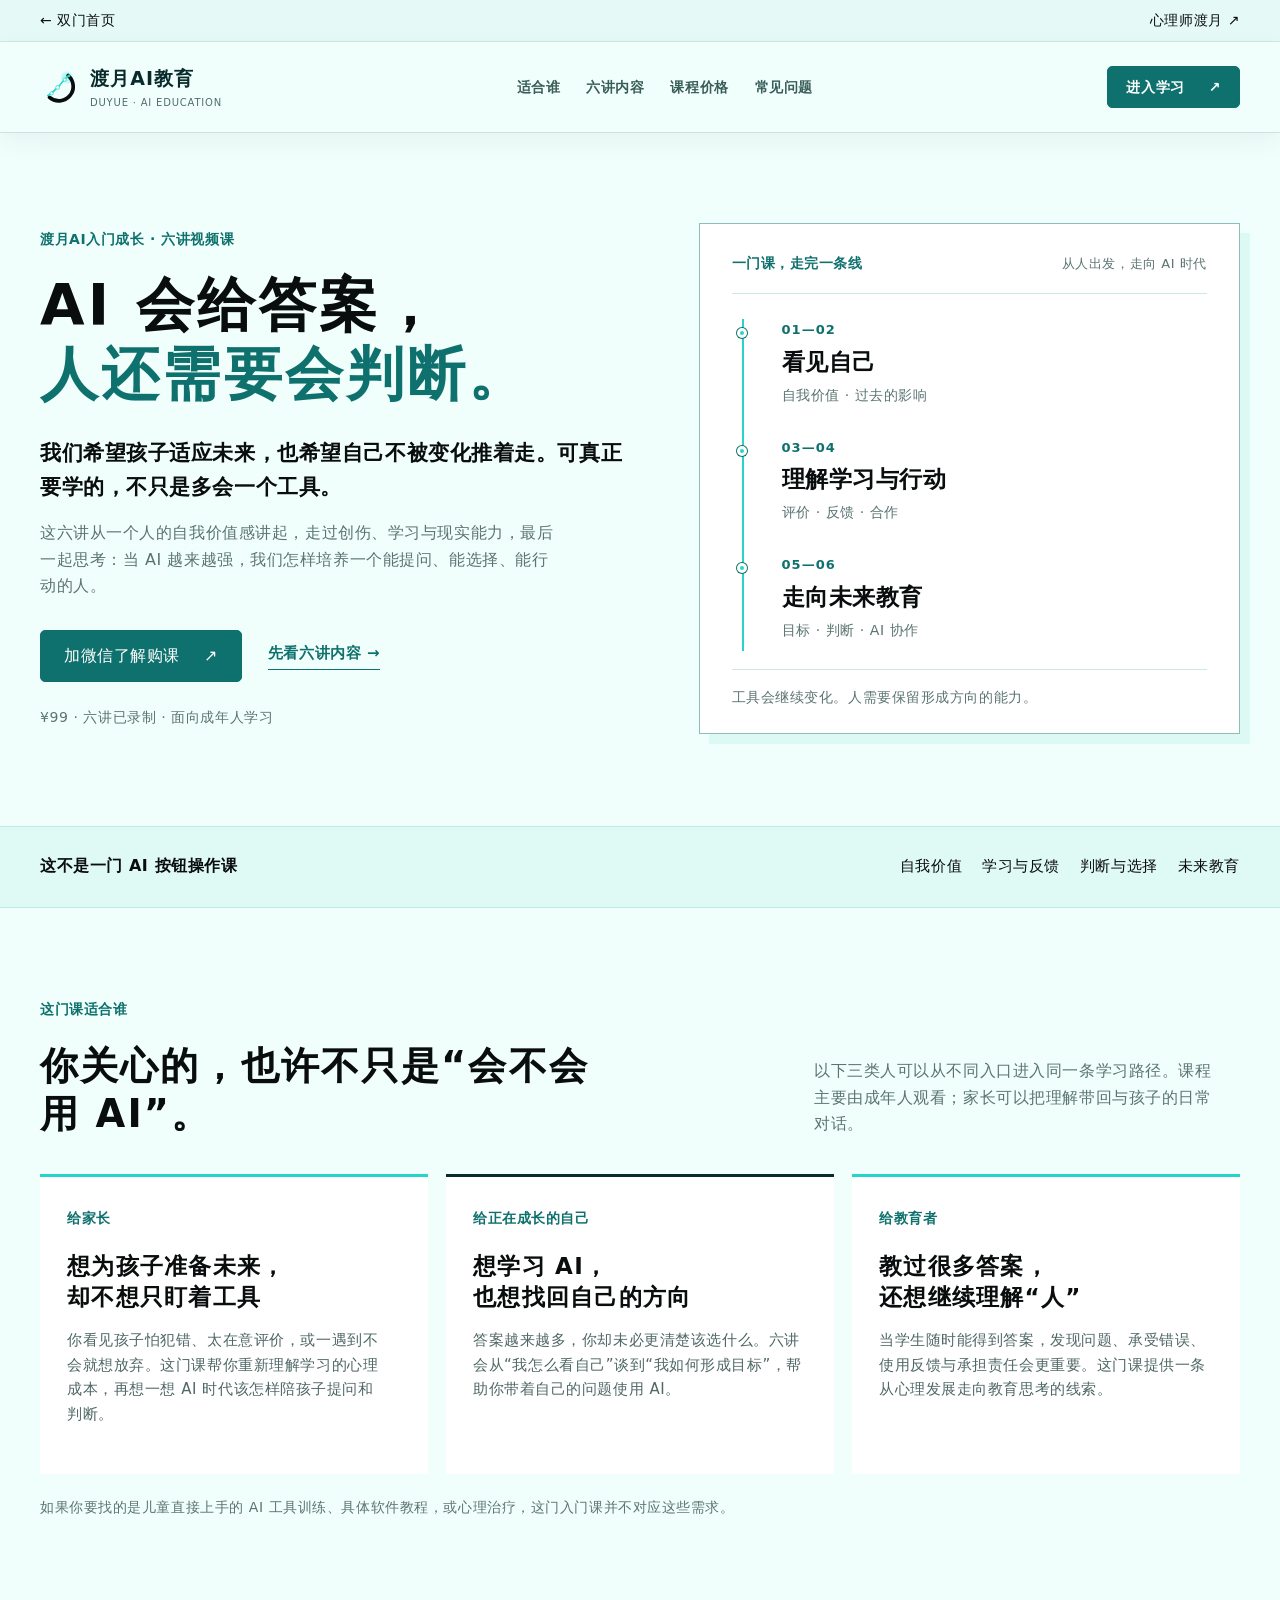
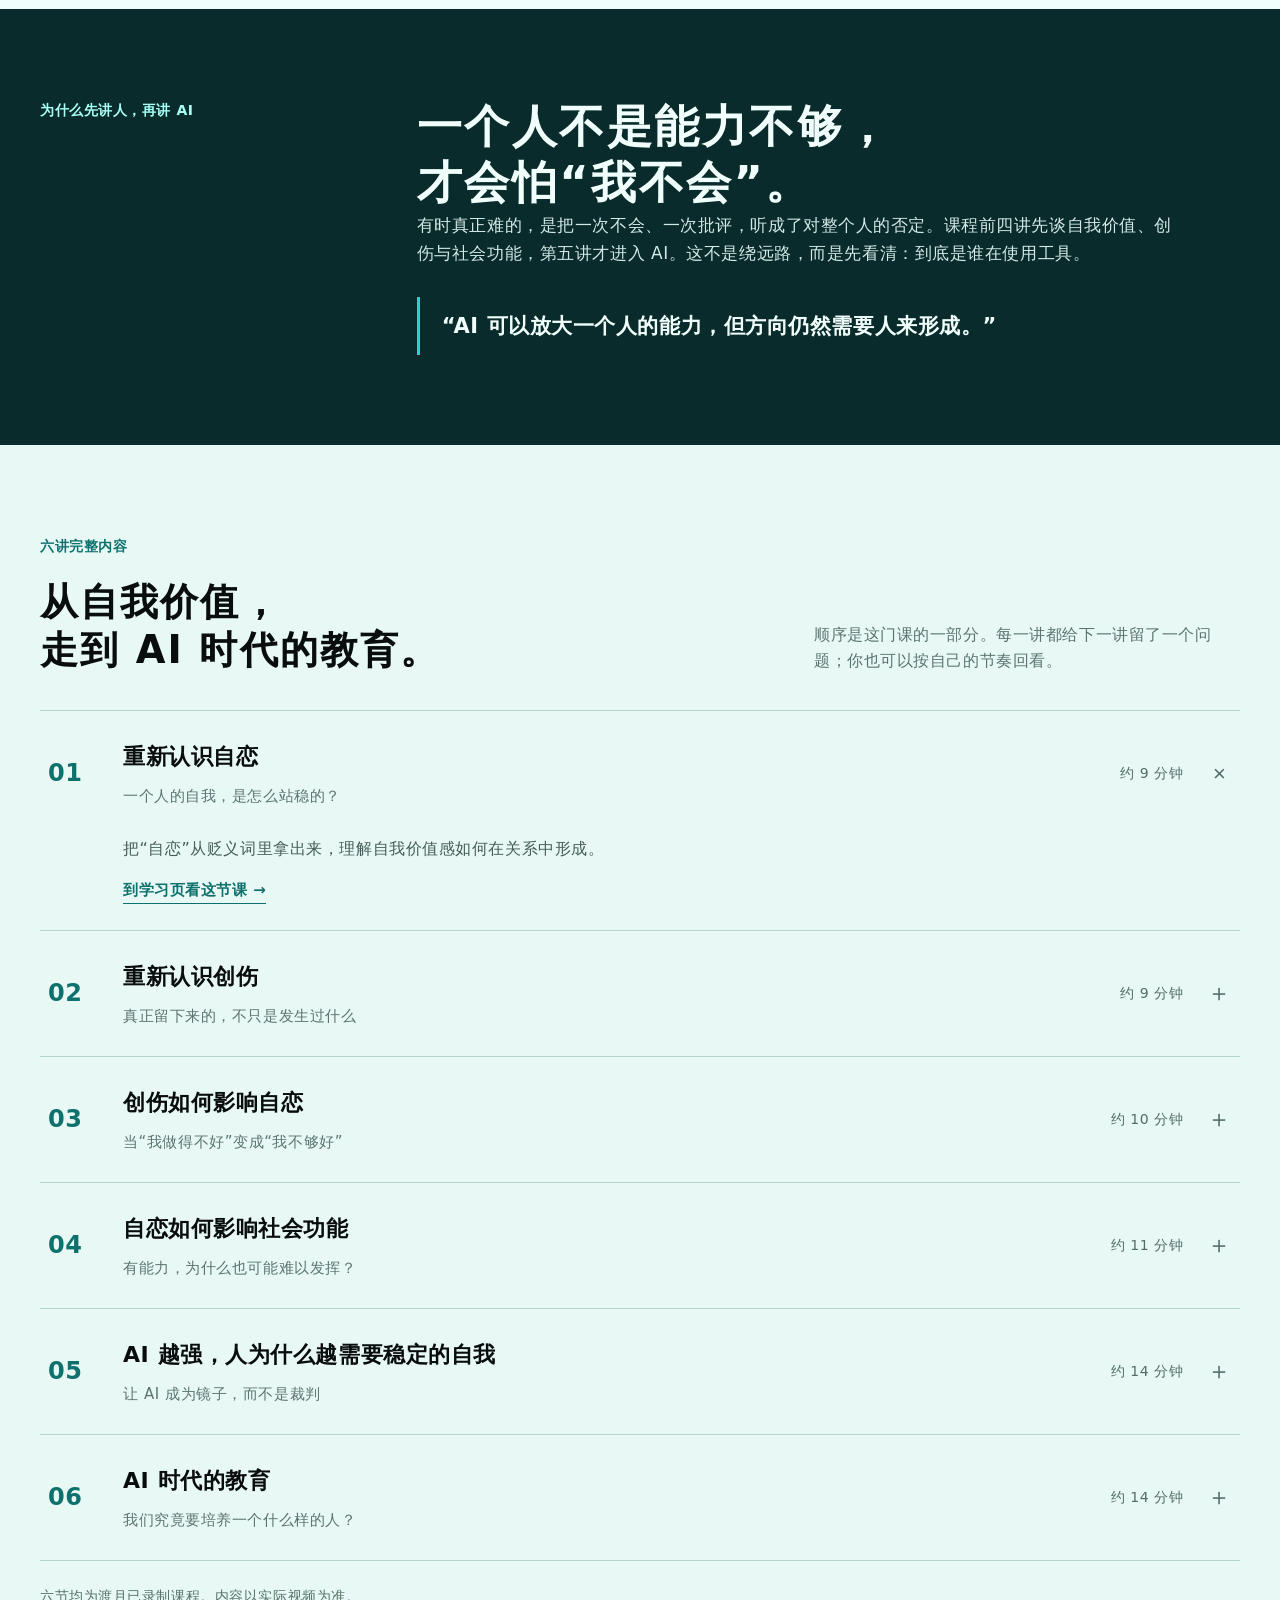
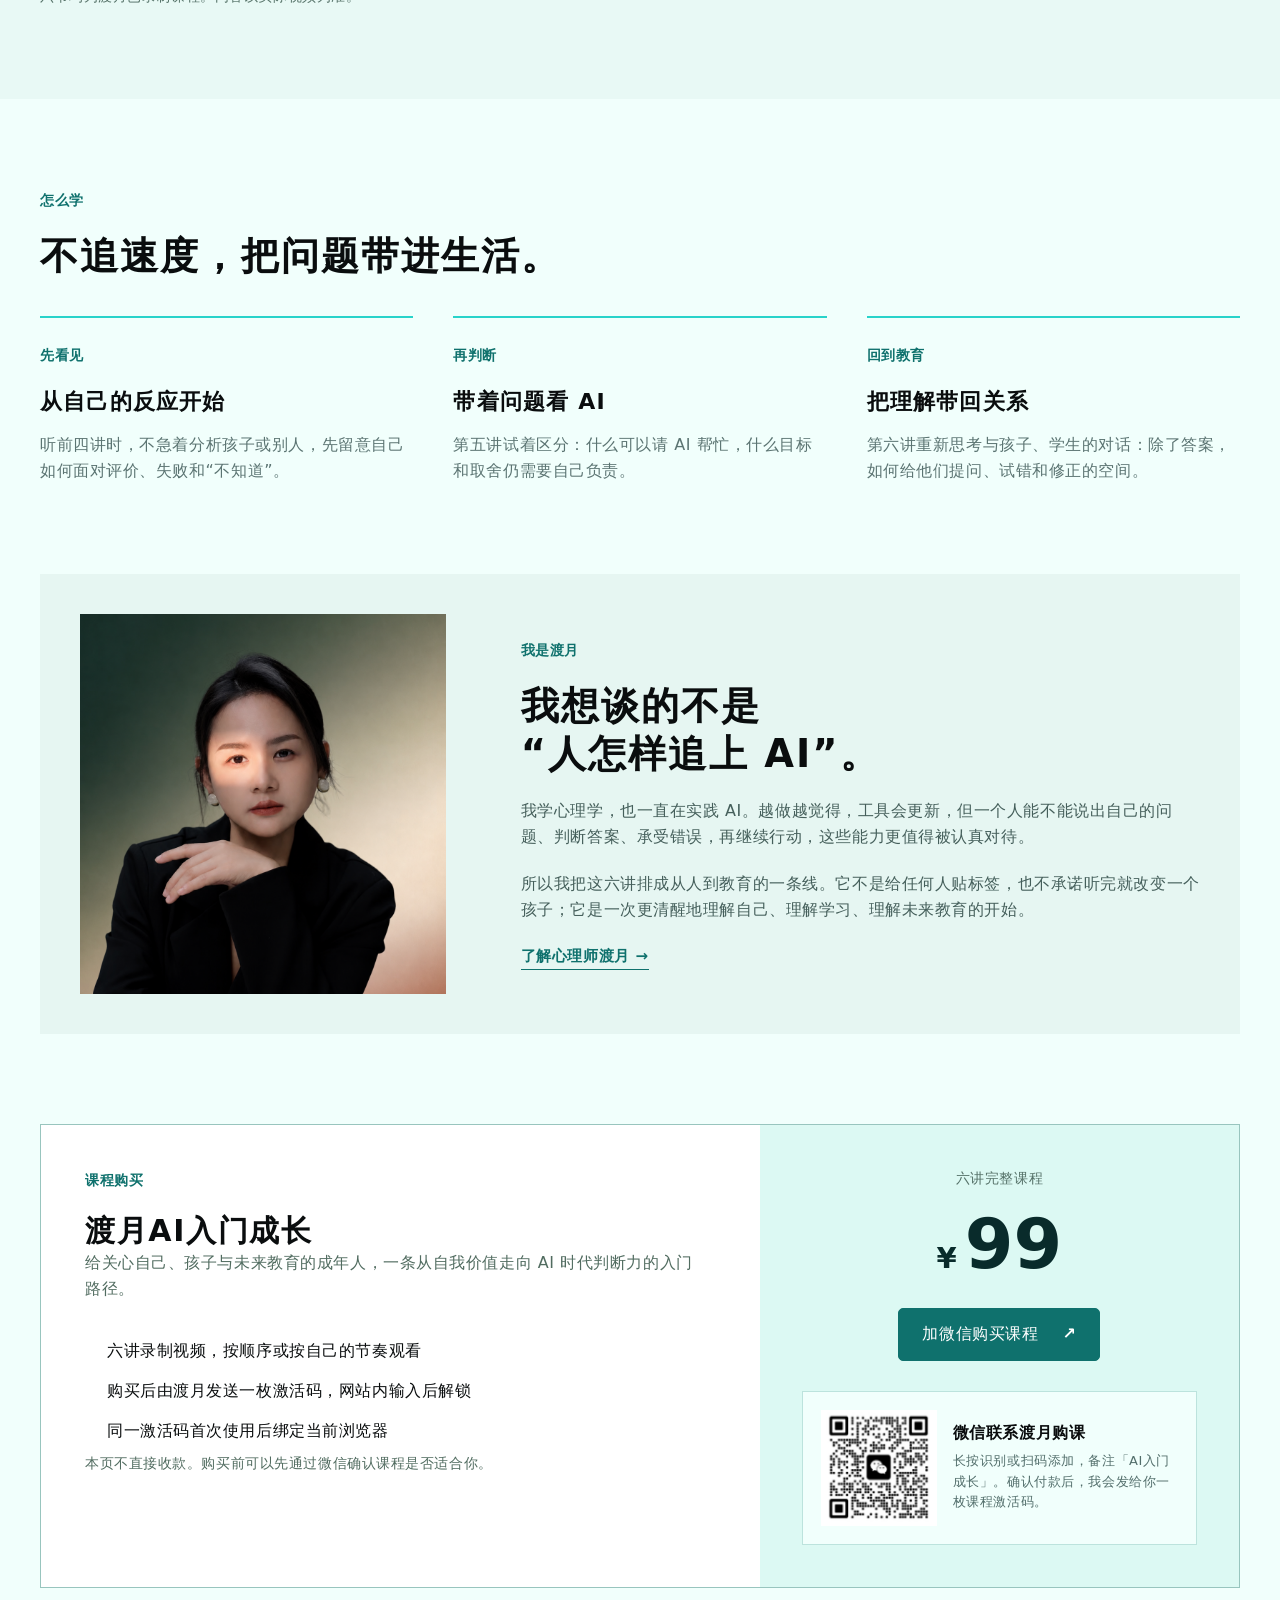
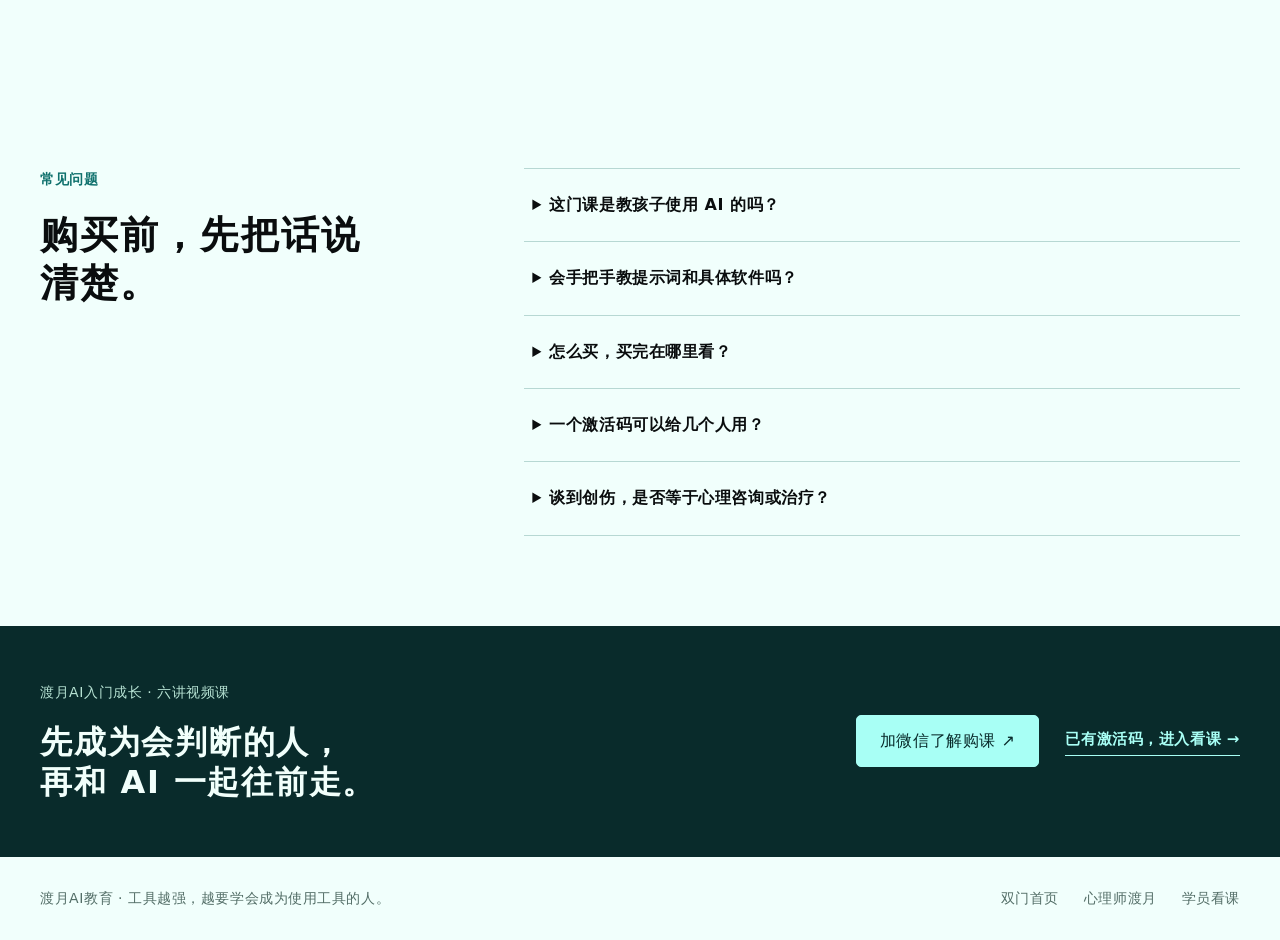
==== ai-education/index.html @ 3cd17a3c "Replace Pages site with current DUYUE website" ====
﻿<!DOCTYPE html><html lang="zh-CN"><head><meta charSet="utf-8"/><meta name="viewport" content="width=device-width, initial-scale=1"/><link rel="preload" href="/brand/duyue-symbol-color.svg" as="image"/><link rel="stylesheet" href="/_next/static/css/index.BgFZwK7Y.css"/>
</head><body><main class="ai-education ai-course-home" id="top"><div class="ai-topbar"><div class="ai-shell"><a href="https://nqldy.top/">← 双门首页</a><a href="https://nqldy.top/psychology/">心理师渡月 ↗</a></div></div><div class="ai-header-sticky"><header class="ai-header ai-shell"><a href="https://nqldy.top/ai-education/" class="ai-brand"><img src="/brand/duyue-symbol-color.svg" alt=""/><span><b>渡月AI教育</b><small>DUYUE · AI EDUCATION</small></span></a><nav aria-label="AI 教育导航"><a href="https://nqldy.top/ai-education/#audience">适合谁</a><a href="https://nqldy.top/ai-education/#modules">六讲内容</a><a href="https://nqldy.top/ai-education/#pricing">课程价格</a><a href="https://nqldy.top/ai-education/#faq">常见问题</a></nav><a class="ai-btn ai-btn-small" href="/ai-education/learn/">进入学习<!-- --> <span>↗</span></a></header></div><section class="ai-hero ai-shell"><div class="ai-hero-copy"><p class="ai-eyebrow">渡月AI入门成长 · 六讲视频课</p><h1>AI 会给答案，<br/><em>人还需要会判断。</em></h1><p class="ai-lead">我们希望孩子适应未来，也希望自己不被变化推着走。可真正要学的，不只是多会一个工具。</p><p class="ai-subcopy">这六讲从一个人的自我价值感讲起，走过创伤、学习与现实能力，最后一起思考：当 AI 越来越强，我们怎样培养一个能提问、能选择、能行动的人。</p><div class="ai-actions"><button class="ai-btn" data-enroll="true">加微信了解购课 <span>↗</span></button><a class="ai-text-link" href="#modules">先看六讲内容 →</a></div><p class="ai-hero-note">¥<!-- -->99<!-- --> · 六讲已录制 · 面向成年人学习</p></div><div class="ai-course-path" aria-label="课程从认识自己走向 AI 时代的教育"><div class="ai-course-path-head"><span>一门课，走完一条线</span><strong>从人出发，走向 AI 时代</strong></div><ol><li><span>01—02</span><strong>看见自己</strong><small>自我价值 · 过去的影响</small></li><li><span>03—04</span><strong>理解学习与行动</strong><small>评价 · 反馈 · 合作</small></li><li><span>05—06</span><strong>走向未来教育</strong><small>目标 · 判断 · AI 协作</small></li></ol><p>工具会继续变化。人需要保留形成方向的能力。</p></div></section><section class="ai-capability-band"><div class="ai-shell"><p>这不是一门 AI 按钮操作课</p><div><span>自我价值</span><span>学习与反馈</span><span>判断与选择</span><span>未来教育</span></div></div></section><section class="ai-section ai-shell" id="audience"><div class="ai-section-heading ai-heading-row"><div><p class="ai-eyebrow">这门课适合谁</p><h2>你关心的，也许不只是“会不会用 AI”。</h2></div><p>以下三类人可以从不同入口进入同一条学习路径。课程主要由成年人观看；家长可以把理解带回与孩子的日常对话。</p></div><div class="ai-audience-grid"><article><span>给家长</span><h3>想为孩子准备未来，<br/>却不想只盯着工具</h3><p>你看见孩子怕犯错、太在意评价，或一遇到不会就想放弃。这门课帮你重新理解学习的心理成本，再想一想 AI 时代该怎样陪孩子提问和判断。</p></article><article><span>给正在成长的自己</span><h3>想学习 AI，<br/>也想找回自己的方向</h3><p>答案越来越多，你却未必更清楚该选什么。六讲会从“我怎么看自己”谈到“我如何形成目标”，帮助你带着自己的问题使用 AI。</p></article><article><span>给教育者</span><h3>教过很多答案，<br/>还想继续理解“人”</h3><p>当学生随时能得到答案，发现问题、承受错误、使用反馈与承担责任会更重要。这门课提供一条从心理发展走向教育思考的线索。</p></article></div><p class="ai-audience-note">如果你要找的是儿童直接上手的 AI 工具训练、具体软件教程，或心理治疗，这门入门课并不对应这些需求。</p></section><section class="ai-section ai-course-statement"><div class="ai-shell ai-statement-grid"><p class="ai-eyebrow">为什么先讲人，再讲 AI</p><div><h2>一个人不是能力不够，<br/>才会怕“我不会”。</h2><p>有时真正难的，是把一次不会、一次批评，听成了对整个人的否定。课程前四讲先谈自我价值、创伤与社会功能，第五讲才进入 AI。这不是绕远路，而是先看清：到底是谁在使用工具。</p><p class="ai-statement-quote">“AI 可以放大一个人的能力，但方向仍然需要人来形成。”</p></div></div></section><section class="ai-section ai-modules" id="modules"><div class="ai-shell"><div class="ai-section-heading ai-heading-row"><div><p class="ai-eyebrow">六讲完整内容</p><h2>从自我价值，<br/>走到 AI 时代的教育。</h2></div><p>顺序是这门课的一部分。每一讲都给下一讲留了一个问题；你也可以按自己的节奏回看。</p></div><div class="ai-modules-list"><details open=""><summary><span class="ai-module-number">01</span><span class="ai-module-main"><b>重新认识自恋</b><small>一个人的自我，是怎么站稳的？</small></span><span class="ai-module-count">约 <!-- -->9<!-- --> 分钟 <i>＋</i></span></summary><div class="ai-lesson-detail"><p>把“自恋”从贬义词里拿出来，理解自我价值感如何在关系中形成。</p><a class="ai-text-link" href="/ai-education/learn/?lesson=01">到学习页看这节课 →</a></div></details><details><summary><span class="ai-module-number">02</span><span class="ai-module-main"><b>重新认识创伤</b><small>真正留下来的，不只是发生过什么</small></span><span class="ai-module-count">约 <!-- -->9<!-- --> 分钟 <i>＋</i></span></summary><div class="ai-lesson-detail"><p>不把所有痛苦都叫创伤，学习观察旧经历怎样可能影响今天的反应。</p><a class="ai-text-link" href="/ai-education/learn/?lesson=02">到学习页看这节课 →</a></div></details><details><summary><span class="ai-module-number">03</span><span class="ai-module-main"><b>创伤如何影响自恋</b><small>当“我做得不好”变成“我不够好”</small></span><span class="ai-module-count">约 <!-- -->10<!-- --> 分钟 <i>＋</i></span></summary><div class="ai-lesson-detail"><p>看见评价、失败与自我价值绑在一起时，学习为什么会变得艰难。</p><a class="ai-text-link" href="/ai-education/learn/?lesson=03">到学习页看这节课 →</a></div></details><details><summary><span class="ai-module-number">04</span><span class="ai-module-main"><b>自恋如何影响社会功能</b><small>有能力，为什么也可能难以发挥？</small></span><span class="ai-module-count">约 <!-- -->11<!-- --> 分钟 <i>＋</i></span></summary><div class="ai-lesson-detail"><p>从反馈、合作、错误与选择，理解内在稳定如何进入现实生活。</p><a class="ai-text-link" href="/ai-education/learn/?lesson=04">到学习页看这节课 →</a></div></details><details><summary><span class="ai-module-number">05</span><span class="ai-module-main"><b>AI 越强，人为什么越需要稳定的自我</b><small>让 AI 成为镜子，而不是裁判</small></span><span class="ai-module-count">约 <!-- -->14<!-- --> 分钟 <i>＋</i></span></summary><div class="ai-lesson-detail"><p>当答案越来越容易得到，人仍要形成目标、判断并承担选择。</p><a class="ai-text-link" href="/ai-education/learn/?lesson=05">到学习页看这节课 →</a></div></details><details><summary><span class="ai-module-number">06</span><span class="ai-module-main"><b>AI 时代的教育</b><small>我们究竟要培养一个什么样的人？</small></span><span class="ai-module-count">约 <!-- -->14<!-- --> 分钟 <i>＋</i></span></summary><div class="ai-lesson-detail"><p>从发现问题到行动与责任，重新思考父母和教育者可以怎样陪伴学习。</p><a class="ai-text-link" href="/ai-education/learn/?lesson=06">到学习页看这节课 →</a></div></details></div><p class="ai-module-foot">六节均为渡月已录制课程。内容以实际视频为准。</p></div></section><section class="ai-section ai-shell" id="how"><div class="ai-section-heading"><p class="ai-eyebrow">怎么学</p><h2>不追速度，把问题带进生活。</h2></div><div class="ai-steps"><article><span>先看见</span><h3>从自己的反应开始</h3><p>听前四讲时，不急着分析孩子或别人，先留意自己如何面对评价、失败和“不知道”。</p></article><article><span>再判断</span><h3>带着问题看 AI</h3><p>第五讲试着区分：什么可以请 AI 帮忙，什么目标和取舍仍需要自己负责。</p></article><article><span>回到教育</span><h3>把理解带回关系</h3><p>第六讲重新思考与孩子、学生的对话：除了答案，如何给他们提问、试错和修正的空间。</p></article></div></section><section class="ai-about ai-shell" id="about"><img src="/duyue-portrait-v3.png" alt="渡月肖像" loading="lazy"/><div><p class="ai-eyebrow">我是渡月</p><h2>我想谈的不是<br/>“人怎样追上 AI”。</h2><p>我学心理学，也一直在实践 AI。越做越觉得，工具会更新，但一个人能不能说出自己的问题、判断答案、承受错误，再继续行动，这些能力更值得被认真对待。</p><p>所以我把这六讲排成从人到教育的一条线。它不是给任何人贴标签，也不承诺听完就改变一个孩子；它是一次更清醒地理解自己、理解学习、理解未来教育的开始。</p><a class="ai-text-link" href="https://nqldy.top/psychology/">了解心理师渡月 →</a></div></section><section class="ai-section ai-shell" id="pricing"><div class="ai-pricing"><div><p class="ai-eyebrow">课程购买</p><h2>渡月AI入门成长</h2><p>给关心自己、孩子与未来教育的成年人，一条从自我价值走向 AI 时代判断力的入门路径。</p><ul><li>六讲录制视频，按顺序或按自己的节奏观看</li><li>购买后由渡月发送一枚激活码，网站内输入后解锁</li><li>同一激活码首次使用后绑定当前浏览器</li></ul><p class="ai-pricing-caveat">本页不直接收款。购买前可以先通过微信确认课程是否适合你。</p></div><div class="ai-price-panel"><span>六讲完整课程</span><strong><small>¥</small>99</strong><button class="ai-btn" data-enroll="true">加微信购买课程 <b>↗</b></button><div class="ai-contact-qr ai-contact-qr-compact"><img src="/duyue-contact-qr.png" alt="添加渡月微信的二维码" loading="lazy"/><span><strong>微信联系渡月购课</strong><small>长按识别或扫码添加，备注「AI入门成长」。确认付款后，我会发给你一枚课程激活码。</small></span></div></div></div></section><section class="ai-section ai-shell" id="faq"><div class="ai-faq-layout"><div><p class="ai-eyebrow">常见问题</p><h2>购买前，先把话说清楚。</h2></div><div class="ai-faq"><details><summary>这门课是教孩子使用 AI 的吗？</summary><p>不是。六讲主要给成年人看，尤其适合想思考未来教育的家长。第六讲会谈 AI 时代教育更值得培养的能力；家长可以把这份理解带回与孩子的相处，但它不是儿童 AI 实操班。</p></details><details><summary>会手把手教提示词和具体软件吗？</summary><p>不会。这门课的重点是自我价值、学习、反馈、目标与判断，最后讨论怎样与 AI 协作。具体工具操作课与这门课不同，请先确认自己的需求。</p></details><details><summary>怎么买，买完在哪里看？</summary><p>扫描页面上的微信二维码添加渡月，备注「AI入门成长」。确认课程与付款后，渡月会发送激活码；在本站「进入学习」页面输入即可观看六讲。本页不会直接扣款。</p></details><details><summary>一个激活码可以给几个人用？</summary><p>目前一枚码首次激活后绑定一个浏览器，不建议转发。若更换手机、浏览器或清除浏览器数据，请联系渡月处理；它不是验证真实身份的账户系统。</p></details><details><summary>谈到创伤，是否等于心理咨询或治疗？</summary><p>不是。课程中的心理学内容用于理解与自我观察，不依据几种表现诊断你或孩子，也不替代心理咨询、医疗或个别化评估。</p></details></div></div></section><section class="ai-final"><div class="ai-shell"><div><p>渡月AI入门成长 · 六讲视频课</p><h2>先成为会判断的人，<br/>再和 AI 一起往前走。</h2></div><div class="ai-actions"><button class="ai-btn ai-btn-light" data-enroll="true">加微信了解购课 ↗</button><a class="ai-text-link" href="/ai-education/learn/">已有激活码，进入看课 →</a></div></div></section><footer class="ai-footer"><div class="ai-shell"><span>渡月AI教育 · 工具越强，越要学会成为使用工具的人。</span><div><a href="https://nqldy.top/">双门首页</a><a href="https://nqldy.top/psychology/">心理师渡月</a><a href="/ai-education/learn/">学员看课</a></div></div></footer><dialog id="education-enrollment" class="ai-dialog" aria-labelledby="enrollment-title"><form class="ai-dialog-close" method="dialog"><button aria-label="关闭窗口">×</button></form><p class="ai-eyebrow">渡月AI入门成长 · ¥99</p><h2 id="enrollment-title">想好以后，再开始。</h2><p>这六讲更适合想理解 AI 时代教育的成年人。你可以先看目录；决定购买时，添加我的微信，确认课程与付款后领取激活码。</p><div class="ai-contact-qr ai-contact-qr-compact"><img src="/duyue-contact-qr.png" alt="添加渡月微信的二维码" loading="lazy"/><span><strong>微信联系渡月购课</strong><small>长按识别或扫码添加，备注「AI入门成长」。确认付款后，我会发给你一枚课程激活码。</small></span></div><div class="ai-activation"><h3>已经拿到激活码？</h3><p>一枚激活码首次使用后绑定当前浏览器。换浏览器或清除浏览器数据前，请先联系渡月。</p><form data-activation-form="true"><label for="education-code">渡月AI入门成长激活码</label><div><input id="education-code" placeholder="DYAI-XXXX-XXXX-XXXX" maxLength="19" autoComplete="off" spellCheck="false" required="" name="code"/><button class="ai-btn" type="submit">解锁看课</button></div><p role="status" data-activation-status="true" aria-live="polite">付款后由渡月发送激活码；这里不直接收款。</p></form></div></dialog></main><!--$--><!--/$--><div hidden=""><!--$?--><template id="B:0"></template><!--/$--></div><div hidden id="S:0"><div hidden=""><title>渡月AI入门成长｜给家长与成长中的成年人看的六讲课</title><meta name="description" content="从自我价值、学习与关系，走向 AI 时代的目标、判断和教育。渡月AI入门成长，六讲视频课 ¥99。"><meta property="og:title" content="渡月 DUYUE｜看见复杂，走向清醒的行动"><meta property="og:description" content="渡月，关系成长顾问与 AI一人公司实践者。把复杂的问题放回真实处境。"><meta property="og:image" content="https://nqldy.top/og.png"><meta property="og:image:width" content="1536"><meta property="og:image:height" content="1024"><meta property="og:image:alt" content="渡月 DUYUE"><meta name="twitter:card" content="summary_large_image"><meta name="twitter:title" content="渡月 DUYUE｜看见复杂，走向清醒的行动"><meta name="twitter:description" content="渡月，关系成长顾问与 AI一人公司实践者。把复杂的问题放回真实处境。"><meta name="twitter:image" content="https://nqldy.top/og.png"><link rel="shortcut icon" href="/brand/duyue-favicon.ico"><link rel="icon" href="/brand/duyue-favicon.ico"><link rel="icon" href="/brand/duyue-symbol-32.png" type="image/png" sizes="32x32"><link rel="apple-touch-icon" href="/brand/duyue-symbol-180.png" type="image/png" sizes="180x180"></div></div><script type="module" src="/duyue-education.js"></script></body></html>
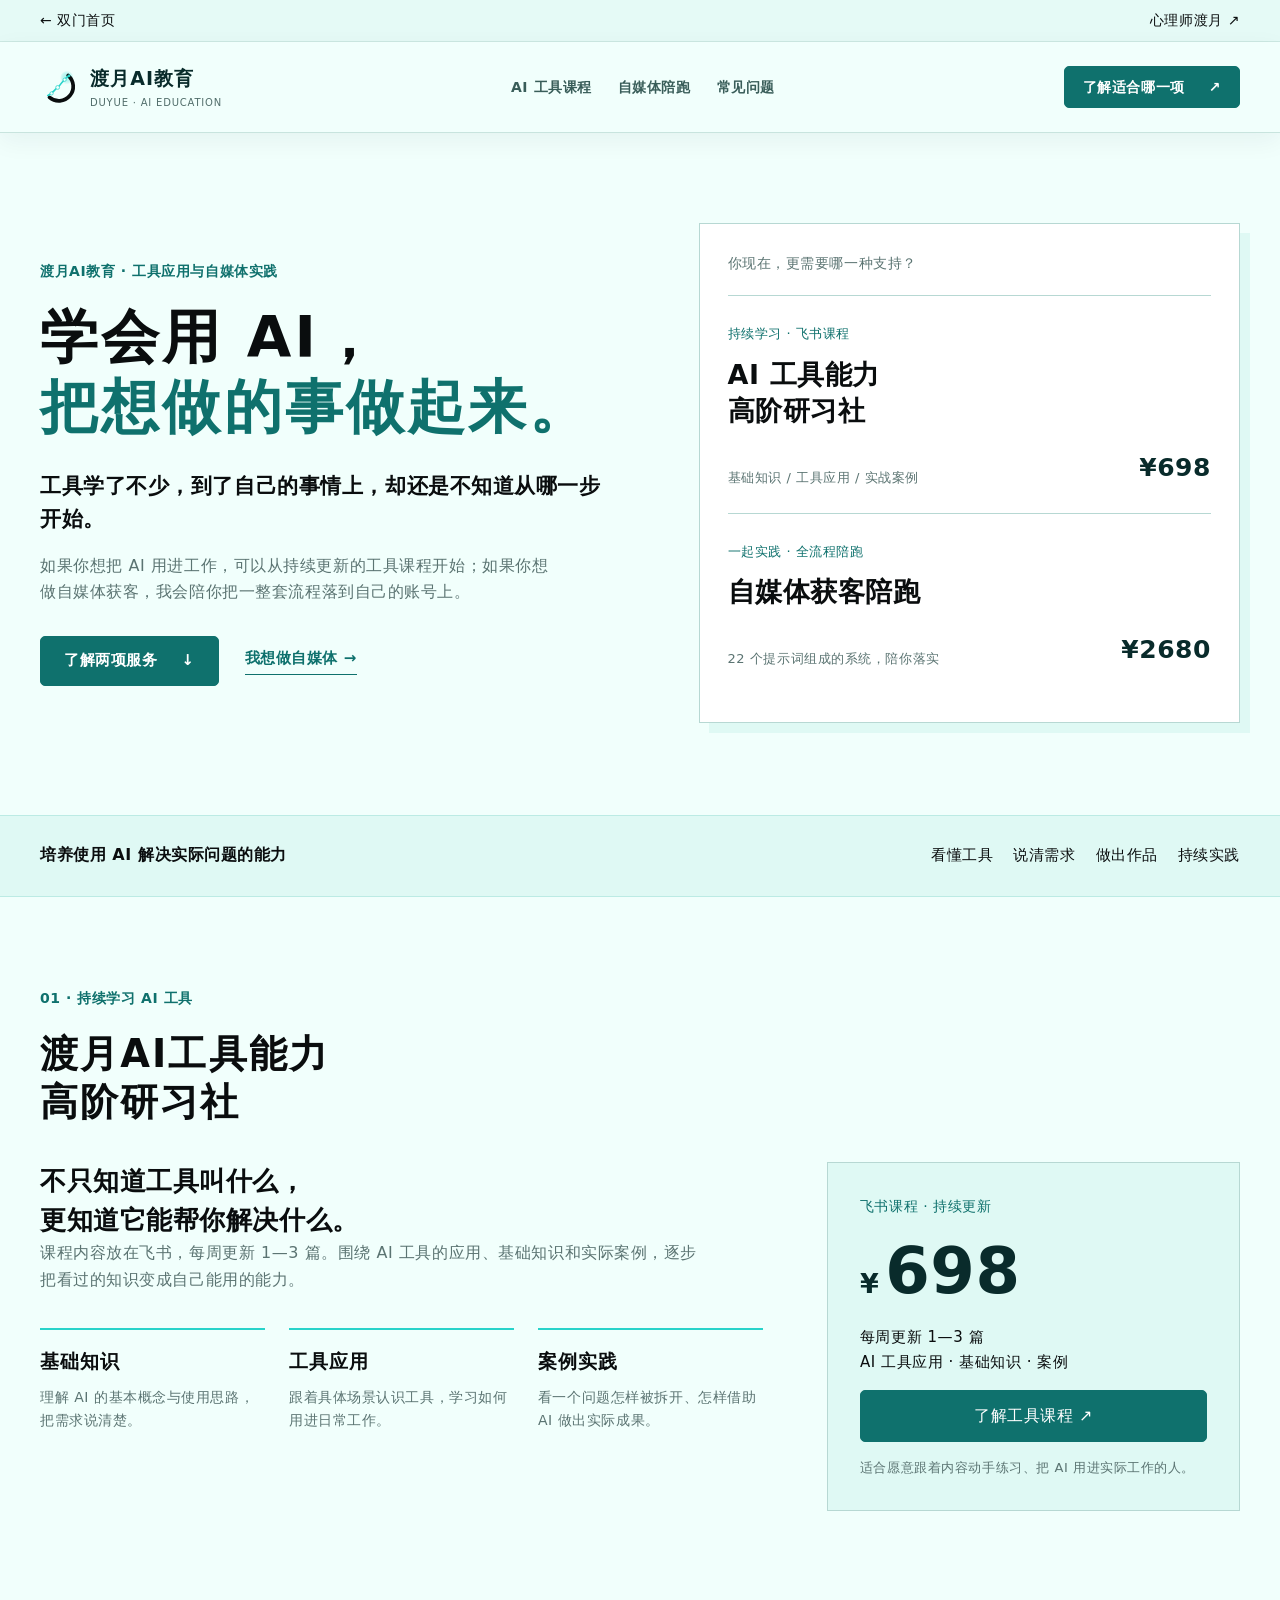
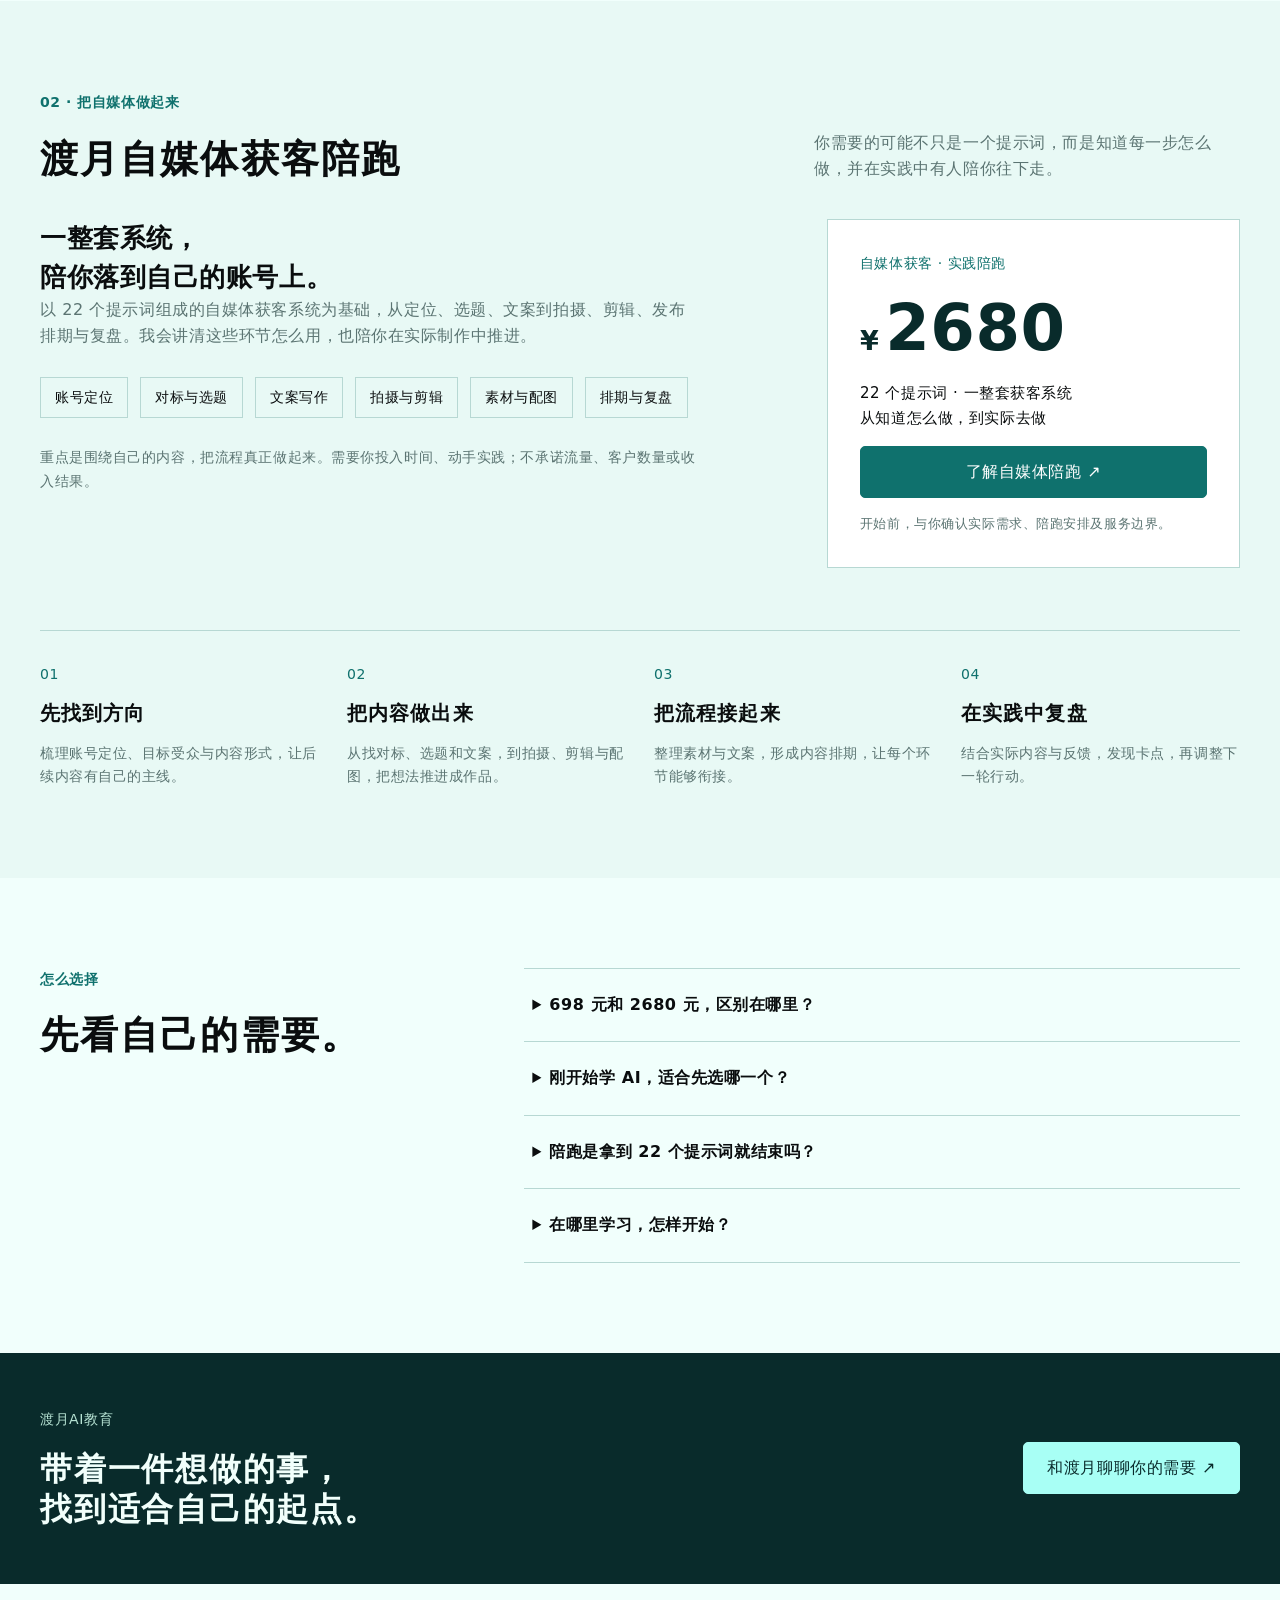
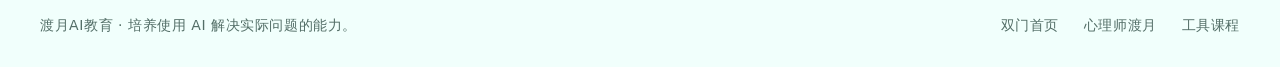
==== commit b113e834: "Replace Pages site with current DUYUE website" ====
--- a/ai-education/index.html
+++ b/ai-education/index.html
@@ -1,2 +1,2 @@
-﻿<!DOCTYPE html><html lang="zh-CN"><head><meta charSet="utf-8"/><meta name="viewport" content="width=device-width, initial-scale=1"/><link rel="preload" href="/brand/duyue-symbol-color.svg" as="image"/><link rel="stylesheet" href="/_next/static/css/index.BgFZwK7Y.css"/>
-</head><body><main class="ai-education ai-course-home" id="top"><div class="ai-topbar"><div class="ai-shell"><a href="https://nqldy.top/">← 双门首页</a><a href="https://nqldy.top/psychology/">心理师渡月 ↗</a></div></div><div class="ai-header-sticky"><header class="ai-header ai-shell"><a href="https://nqldy.top/ai-education/" class="ai-brand"><img src="/brand/duyue-symbol-color.svg" alt=""/><span><b>渡月AI教育</b><small>DUYUE · AI EDUCATION</small></span></a><nav aria-label="AI 教育导航"><a href="https://nqldy.top/ai-education/#audience">适合谁</a><a href="https://nqldy.top/ai-education/#modules">六讲内容</a><a href="https://nqldy.top/ai-education/#pricing">课程价格</a><a href="https://nqldy.top/ai-education/#faq">常见问题</a></nav><a class="ai-btn ai-btn-small" href="/ai-education/learn/">进入学习<!-- --> <span>↗</span></a></header></div><section class="ai-hero ai-shell"><div class="ai-hero-copy"><p class="ai-eyebrow">渡月AI入门成长 · 六讲视频课</p><h1>AI 会给答案，<br/><em>人还需要会判断。</em></h1><p class="ai-lead">我们希望孩子适应未来，也希望自己不被变化推着走。可真正要学的，不只是多会一个工具。</p><p class="ai-subcopy">这六讲从一个人的自我价值感讲起，走过创伤、学习与现实能力，最后一起思考：当 AI 越来越强，我们怎样培养一个能提问、能选择、能行动的人。</p><div class="ai-actions"><button class="ai-btn" data-enroll="true">加微信了解购课 <span>↗</span></button><a class="ai-text-link" href="#modules">先看六讲内容 →</a></div><p class="ai-hero-note">¥<!-- -->99<!-- --> · 六讲已录制 · 面向成年人学习</p></div><div class="ai-course-path" aria-label="课程从认识自己走向 AI 时代的教育"><div class="ai-course-path-head"><span>一门课，走完一条线</span><strong>从人出发，走向 AI 时代</strong></div><ol><li><span>01—02</span><strong>看见自己</strong><small>自我价值 · 过去的影响</small></li><li><span>03—04</span><strong>理解学习与行动</strong><small>评价 · 反馈 · 合作</small></li><li><span>05—06</span><strong>走向未来教育</strong><small>目标 · 判断 · AI 协作</small></li></ol><p>工具会继续变化。人需要保留形成方向的能力。</p></div></section><section class="ai-capability-band"><div class="ai-shell"><p>这不是一门 AI 按钮操作课</p><div><span>自我价值</span><span>学习与反馈</span><span>判断与选择</span><span>未来教育</span></div></div></section><section class="ai-section ai-shell" id="audience"><div class="ai-section-heading ai-heading-row"><div><p class="ai-eyebrow">这门课适合谁</p><h2>你关心的，也许不只是“会不会用 AI”。</h2></div><p>以下三类人可以从不同入口进入同一条学习路径。课程主要由成年人观看；家长可以把理解带回与孩子的日常对话。</p></div><div class="ai-audience-grid"><article><span>给家长</span><h3>想为孩子准备未来，<br/>却不想只盯着工具</h3><p>你看见孩子怕犯错、太在意评价，或一遇到不会就想放弃。这门课帮你重新理解学习的心理成本，再想一想 AI 时代该怎样陪孩子提问和判断。</p></article><article><span>给正在成长的自己</span><h3>想学习 AI，<br/>也想找回自己的方向</h3><p>答案越来越多，你却未必更清楚该选什么。六讲会从“我怎么看自己”谈到“我如何形成目标”，帮助你带着自己的问题使用 AI。</p></article><article><span>给教育者</span><h3>教过很多答案，<br/>还想继续理解“人”</h3><p>当学生随时能得到答案，发现问题、承受错误、使用反馈与承担责任会更重要。这门课提供一条从心理发展走向教育思考的线索。</p></article></div><p class="ai-audience-note">如果你要找的是儿童直接上手的 AI 工具训练、具体软件教程，或心理治疗，这门入门课并不对应这些需求。</p></section><section class="ai-section ai-course-statement"><div class="ai-shell ai-statement-grid"><p class="ai-eyebrow">为什么先讲人，再讲 AI</p><div><h2>一个人不是能力不够，<br/>才会怕“我不会”。</h2><p>有时真正难的，是把一次不会、一次批评，听成了对整个人的否定。课程前四讲先谈自我价值、创伤与社会功能，第五讲才进入 AI。这不是绕远路，而是先看清：到底是谁在使用工具。</p><p class="ai-statement-quote">“AI 可以放大一个人的能力，但方向仍然需要人来形成。”</p></div></div></section><section class="ai-section ai-modules" id="modules"><div class="ai-shell"><div class="ai-section-heading ai-heading-row"><div><p class="ai-eyebrow">六讲完整内容</p><h2>从自我价值，<br/>走到 AI 时代的教育。</h2></div><p>顺序是这门课的一部分。每一讲都给下一讲留了一个问题；你也可以按自己的节奏回看。</p></div><div class="ai-modules-list"><details open=""><summary><span class="ai-module-number">01</span><span class="ai-module-main"><b>重新认识自恋</b><small>一个人的自我，是怎么站稳的？</small></span><span class="ai-module-count">约 <!-- -->9<!-- --> 分钟 <i>＋</i></span></summary><div class="ai-lesson-detail"><p>把“自恋”从贬义词里拿出来，理解自我价值感如何在关系中形成。</p><a class="ai-text-link" href="/ai-education/learn/?lesson=01">到学习页看这节课 →</a></div></details><details><summary><span class="ai-module-number">02</span><span class="ai-module-main"><b>重新认识创伤</b><small>真正留下来的，不只是发生过什么</small></span><span class="ai-module-count">约 <!-- -->9<!-- --> 分钟 <i>＋</i></span></summary><div class="ai-lesson-detail"><p>不把所有痛苦都叫创伤，学习观察旧经历怎样可能影响今天的反应。</p><a class="ai-text-link" href="/ai-education/learn/?lesson=02">到学习页看这节课 →</a></div></details><details><summary><span class="ai-module-number">03</span><span class="ai-module-main"><b>创伤如何影响自恋</b><small>当“我做得不好”变成“我不够好”</small></span><span class="ai-module-count">约 <!-- -->10<!-- --> 分钟 <i>＋</i></span></summary><div class="ai-lesson-detail"><p>看见评价、失败与自我价值绑在一起时，学习为什么会变得艰难。</p><a class="ai-text-link" href="/ai-education/learn/?lesson=03">到学习页看这节课 →</a></div></details><details><summary><span class="ai-module-number">04</span><span class="ai-module-main"><b>自恋如何影响社会功能</b><small>有能力，为什么也可能难以发挥？</small></span><span class="ai-module-count">约 <!-- -->11<!-- --> 分钟 <i>＋</i></span></summary><div class="ai-lesson-detail"><p>从反馈、合作、错误与选择，理解内在稳定如何进入现实生活。</p><a class="ai-text-link" href="/ai-education/learn/?lesson=04">到学习页看这节课 →</a></div></details><details><summary><span class="ai-module-number">05</span><span class="ai-module-main"><b>AI 越强，人为什么越需要稳定的自我</b><small>让 AI 成为镜子，而不是裁判</small></span><span class="ai-module-count">约 <!-- -->14<!-- --> 分钟 <i>＋</i></span></summary><div class="ai-lesson-detail"><p>当答案越来越容易得到，人仍要形成目标、判断并承担选择。</p><a class="ai-text-link" href="/ai-education/learn/?lesson=05">到学习页看这节课 →</a></div></details><details><summary><span class="ai-module-number">06</span><span class="ai-module-main"><b>AI 时代的教育</b><small>我们究竟要培养一个什么样的人？</small></span><span class="ai-module-count">约 <!-- -->14<!-- --> 分钟 <i>＋</i></span></summary><div class="ai-lesson-detail"><p>从发现问题到行动与责任，重新思考父母和教育者可以怎样陪伴学习。</p><a class="ai-text-link" href="/ai-education/learn/?lesson=06">到学习页看这节课 →</a></div></details></div><p class="ai-module-foot">六节均为渡月已录制课程。内容以实际视频为准。</p></div></section><section class="ai-section ai-shell" id="how"><div class="ai-section-heading"><p class="ai-eyebrow">怎么学</p><h2>不追速度，把问题带进生活。</h2></div><div class="ai-steps"><article><span>先看见</span><h3>从自己的反应开始</h3><p>听前四讲时，不急着分析孩子或别人，先留意自己如何面对评价、失败和“不知道”。</p></article><article><span>再判断</span><h3>带着问题看 AI</h3><p>第五讲试着区分：什么可以请 AI 帮忙，什么目标和取舍仍需要自己负责。</p></article><article><span>回到教育</span><h3>把理解带回关系</h3><p>第六讲重新思考与孩子、学生的对话：除了答案，如何给他们提问、试错和修正的空间。</p></article></div></section><section class="ai-about ai-shell" id="about"><img src="/duyue-portrait-v3.png" alt="渡月肖像" loading="lazy"/><div><p class="ai-eyebrow">我是渡月</p><h2>我想谈的不是<br/>“人怎样追上 AI”。</h2><p>我学心理学，也一直在实践 AI。越做越觉得，工具会更新，但一个人能不能说出自己的问题、判断答案、承受错误，再继续行动，这些能力更值得被认真对待。</p><p>所以我把这六讲排成从人到教育的一条线。它不是给任何人贴标签，也不承诺听完就改变一个孩子；它是一次更清醒地理解自己、理解学习、理解未来教育的开始。</p><a class="ai-text-link" href="https://nqldy.top/psychology/">了解心理师渡月 →</a></div></section><section class="ai-section ai-shell" id="pricing"><div class="ai-pricing"><div><p class="ai-eyebrow">课程购买</p><h2>渡月AI入门成长</h2><p>给关心自己、孩子与未来教育的成年人，一条从自我价值走向 AI 时代判断力的入门路径。</p><ul><li>六讲录制视频，按顺序或按自己的节奏观看</li><li>购买后由渡月发送一枚激活码，网站内输入后解锁</li><li>同一激活码首次使用后绑定当前浏览器</li></ul><p class="ai-pricing-caveat">本页不直接收款。购买前可以先通过微信确认课程是否适合你。</p></div><div class="ai-price-panel"><span>六讲完整课程</span><strong><small>¥</small>99</strong><button class="ai-btn" data-enroll="true">加微信购买课程 <b>↗</b></button><div class="ai-contact-qr ai-contact-qr-compact"><img src="/duyue-contact-qr.png" alt="添加渡月微信的二维码" loading="lazy"/><span><strong>微信联系渡月购课</strong><small>长按识别或扫码添加，备注「AI入门成长」。确认付款后，我会发给你一枚课程激活码。</small></span></div></div></div></section><section class="ai-section ai-shell" id="faq"><div class="ai-faq-layout"><div><p class="ai-eyebrow">常见问题</p><h2>购买前，先把话说清楚。</h2></div><div class="ai-faq"><details><summary>这门课是教孩子使用 AI 的吗？</summary><p>不是。六讲主要给成年人看，尤其适合想思考未来教育的家长。第六讲会谈 AI 时代教育更值得培养的能力；家长可以把这份理解带回与孩子的相处，但它不是儿童 AI 实操班。</p></details><details><summary>会手把手教提示词和具体软件吗？</summary><p>不会。这门课的重点是自我价值、学习、反馈、目标与判断，最后讨论怎样与 AI 协作。具体工具操作课与这门课不同，请先确认自己的需求。</p></details><details><summary>怎么买，买完在哪里看？</summary><p>扫描页面上的微信二维码添加渡月，备注「AI入门成长」。确认课程与付款后，渡月会发送激活码；在本站「进入学习」页面输入即可观看六讲。本页不会直接扣款。</p></details><details><summary>一个激活码可以给几个人用？</summary><p>目前一枚码首次激活后绑定一个浏览器，不建议转发。若更换手机、浏览器或清除浏览器数据，请联系渡月处理；它不是验证真实身份的账户系统。</p></details><details><summary>谈到创伤，是否等于心理咨询或治疗？</summary><p>不是。课程中的心理学内容用于理解与自我观察，不依据几种表现诊断你或孩子，也不替代心理咨询、医疗或个别化评估。</p></details></div></div></section><section class="ai-final"><div class="ai-shell"><div><p>渡月AI入门成长 · 六讲视频课</p><h2>先成为会判断的人，<br/>再和 AI 一起往前走。</h2></div><div class="ai-actions"><button class="ai-btn ai-btn-light" data-enroll="true">加微信了解购课 ↗</button><a class="ai-text-link" href="/ai-education/learn/">已有激活码，进入看课 →</a></div></div></section><footer class="ai-footer"><div class="ai-shell"><span>渡月AI教育 · 工具越强，越要学会成为使用工具的人。</span><div><a href="https://nqldy.top/">双门首页</a><a href="https://nqldy.top/psychology/">心理师渡月</a><a href="/ai-education/learn/">学员看课</a></div></div></footer><dialog id="education-enrollment" class="ai-dialog" aria-labelledby="enrollment-title"><form class="ai-dialog-close" method="dialog"><button aria-label="关闭窗口">×</button></form><p class="ai-eyebrow">渡月AI入门成长 · ¥99</p><h2 id="enrollment-title">想好以后，再开始。</h2><p>这六讲更适合想理解 AI 时代教育的成年人。你可以先看目录；决定购买时，添加我的微信，确认课程与付款后领取激活码。</p><div class="ai-contact-qr ai-contact-qr-compact"><img src="/duyue-contact-qr.png" alt="添加渡月微信的二维码" loading="lazy"/><span><strong>微信联系渡月购课</strong><small>长按识别或扫码添加，备注「AI入门成长」。确认付款后，我会发给你一枚课程激活码。</small></span></div><div class="ai-activation"><h3>已经拿到激活码？</h3><p>一枚激活码首次使用后绑定当前浏览器。换浏览器或清除浏览器数据前，请先联系渡月。</p><form data-activation-form="true"><label for="education-code">渡月AI入门成长激活码</label><div><input id="education-code" placeholder="DYAI-XXXX-XXXX-XXXX" maxLength="19" autoComplete="off" spellCheck="false" required="" name="code"/><button class="ai-btn" type="submit">解锁看课</button></div><p role="status" data-activation-status="true" aria-live="polite">付款后由渡月发送激活码；这里不直接收款。</p></form></div></dialog></main><!--$--><!--/$--><div hidden=""><!--$?--><template id="B:0"></template><!--/$--></div><div hidden id="S:0"><div hidden=""><title>渡月AI入门成长｜给家长与成长中的成年人看的六讲课</title><meta name="description" content="从自我价值、学习与关系，走向 AI 时代的目标、判断和教育。渡月AI入门成长，六讲视频课 ¥99。"><meta property="og:title" content="渡月 DUYUE｜看见复杂，走向清醒的行动"><meta property="og:description" content="渡月，关系成长顾问与 AI一人公司实践者。把复杂的问题放回真实处境。"><meta property="og:image" content="https://nqldy.top/og.png"><meta property="og:image:width" content="1536"><meta property="og:image:height" content="1024"><meta property="og:image:alt" content="渡月 DUYUE"><meta name="twitter:card" content="summary_large_image"><meta name="twitter:title" content="渡月 DUYUE｜看见复杂，走向清醒的行动"><meta name="twitter:description" content="渡月，关系成长顾问与 AI一人公司实践者。把复杂的问题放回真实处境。"><meta name="twitter:image" content="https://nqldy.top/og.png"><link rel="shortcut icon" href="/brand/duyue-favicon.ico"><link rel="icon" href="/brand/duyue-favicon.ico"><link rel="icon" href="/brand/duyue-symbol-32.png" type="image/png" sizes="32x32"><link rel="apple-touch-icon" href="/brand/duyue-symbol-180.png" type="image/png" sizes="180x180"></div></div><script type="module" src="/duyue-education.js"></script></body></html>+﻿<!DOCTYPE html><html lang="zh-CN"><head><meta charSet="utf-8"/><meta name="viewport" content="width=device-width, initial-scale=1"/><link rel="preload" href="/brand/duyue-symbol-color.svg" as="image"/><link rel="stylesheet" href="/_next/static/css/index.BwI75nAm.css"/>
+</head><body><main class="ai-education ai-business-home" id="top"><div class="ai-topbar"><div class="ai-shell"><a href="https://nqldy.top/">← 双门首页</a><a href="https://nqldy.top/psychology/">心理师渡月 ↗</a></div></div><div class="ai-header-sticky"><header class="ai-header ai-shell"><a href="https://nqldy.top/ai-education/" class="ai-brand"><img src="/brand/duyue-symbol-color.svg" alt=""/><span><b>渡月AI教育</b><small>DUYUE · AI EDUCATION</small></span></a><nav aria-label="AI 教育导航"><a href="#tools">AI 工具课程</a><a href="#coaching">自媒体陪跑</a><a href="#faq">常见问题</a></nav><a class="ai-btn ai-btn-small" href="#contact">了解适合哪一项 <span>↗</span></a></header></div><section class="ai-hero ai-shell"><div class="ai-hero-copy"><p class="ai-eyebrow">渡月AI教育 · 工具应用与自媒体实践</p><h1>学会用 AI，<br/><em>把想做的事做起来。</em></h1><p class="ai-lead">工具学了不少，到了自己的事情上，却还是不知道从哪一步开始。</p><p class="ai-subcopy">如果你想把 AI 用进工作，可以从持续更新的工具课程开始；如果你想做自媒体获客，我会陪你把一整套流程落到自己的账号上。</p><div class="ai-actions"><a class="ai-btn" href="#tools">了解两项服务 <span>↓</span></a><a class="ai-text-link" href="#coaching">我想做自媒体 →</a></div></div><div class="ai-business-choice" aria-label="两项业务选择"><p>你现在，更需要哪一种支持？</p><a href="#tools"><span>持续学习 · 飞书课程</span><strong>AI 工具能力<br/>高阶研习社</strong><div><small>基础知识 / 工具应用 / 实战案例</small><b>¥698</b></div></a><a href="#coaching"><span>一起实践 · 全流程陪跑</span><strong>自媒体获客陪跑</strong><div><small>22 个提示词组成的系统，陪你落实</small><b>¥2680</b></div></a></div></section><section class="ai-capability-band"><div class="ai-shell"><p>培养使用 AI 解决实际问题的能力</p><div><span>看懂工具</span><span>说清需求</span><span>做出作品</span><span>持续实践</span></div></div></section><section class="ai-section ai-shell ai-offer" id="tools"><div class="ai-section-heading"><p class="ai-eyebrow">01 · 持续学习 AI 工具</p><h2>渡月AI工具能力<br/>高阶研习社</h2></div><div class="ai-offer-grid"><div><p class="ai-offer-lead">不只知道工具叫什么，<br/>更知道它能帮你解决什么。</p><p>课程内容放在飞书，每周更新 1—3 篇。围绕 AI 工具的应用、基础知识和实际案例，逐步把看过的知识变成自己能用的能力。</p><div class="ai-offer-topics"><article><h3>基础知识</h3><p>理解 AI 的基本概念与使用思路，把需求说清楚。</p></article><article><h3>工具应用</h3><p>跟着具体场景认识工具，学习如何用进日常工作。</p></article><article><h3>案例实践</h3><p>看一个问题怎样被拆开、怎样借助 AI 做出实际成果。</p></article></div></div><aside class="ai-business-price"><span>飞书课程 · 持续更新</span><strong><small>¥</small>698</strong><p>每周更新 1—3 篇<br/>AI 工具应用 · 基础知识 · 案例</p><button class="ai-btn" data-service-enroll="渡月AI工具能力高阶研习社 · 698元">了解工具课程 ↗</button><small>适合愿意跟着内容动手练习、把 AI 用进实际工作的人。</small></aside></div></section><section class="ai-section ai-coaching-section" id="coaching"><div class="ai-shell"><div class="ai-section-heading ai-heading-row"><div><p class="ai-eyebrow">02 · 把自媒体做起来</p><h2>渡月自媒体获客陪跑</h2></div><p>你需要的可能不只是一个提示词，而是知道每一步怎么做，并在实践中有人陪你往下走。</p></div><div class="ai-offer-grid"><div><p class="ai-offer-lead">一整套系统，<br/>陪你落到自己的账号上。</p><p>以 22 个提示词组成的自媒体获客系统为基础，从定位、选题、文案到拍摄、剪辑、发布排期与复盘。我会讲清这些环节怎么用，也陪你在实际制作中推进。</p><div class="ai-coaching-scope"><span>账号定位</span><span>对标与选题</span><span>文案写作</span><span>拍摄与剪辑</span><span>素材与配图</span><span>排期与复盘</span></div><p class="ai-offer-note">重点是围绕自己的内容，把流程真正做起来。需要你投入时间、动手实践；不承诺流量、客户数量或收入结果。</p></div><aside class="ai-business-price"><span>自媒体获客 · 实践陪跑</span><strong><small>¥</small>2680</strong><p>22 个提示词 · 一整套获客系统<br/>从知道怎么做，到实际去做</p><button class="ai-btn" data-service-enroll="渡月自媒体获客陪跑 · 2680元">了解自媒体陪跑 ↗</button><small>开始前，与你确认实际需求、陪跑安排及服务边界。</small></aside></div><div class="ai-business-workflow"><article><span>01</span><h3>先找到方向</h3><p>梳理账号定位、目标受众与内容形式，让后续内容有自己的主线。</p></article><article><span>02</span><h3>把内容做出来</h3><p>从找对标、选题和文案，到拍摄、剪辑与配图，把想法推进成作品。</p></article><article><span>03</span><h3>把流程接起来</h3><p>整理素材与文案，形成内容排期，让每个环节能够衔接。</p></article><article><span>04</span><h3>在实践中复盘</h3><p>结合实际内容与反馈，发现卡点，再调整下一轮行动。</p></article></div></div></section><section class="ai-section ai-shell" id="faq"><div class="ai-faq-layout"><div><p class="ai-eyebrow">怎么选择</p><h2>先看自己的需要。</h2></div><div class="ai-faq"><details><summary>698 元和 2680 元，区别在哪里？</summary><p>698 元是持续更新的飞书课程，重点是 AI 工具应用、基础知识和案例学习。2680 元是自媒体获客陪跑，围绕整套系统陪你实践，涵盖选题、文案、剪辑等制作与运营环节。它们对应不同需求。</p></details><details><summary>刚开始学 AI，适合先选哪一个？</summary><p>如果你主要想了解工具、学习应用，可以先看工具课程。如果你已经明确要做自媒体获客，希望把内容与运营流程接起来，可以先与渡月聊清陪跑需求。</p></details><details><summary>陪跑是拿到 22 个提示词就结束吗？</summary><p>陪跑的重点是把系统用起来：理解每个环节怎样做，结合自己的账号实际推进。购买前会确认具体陪跑安排，不把一份提示词资料包当作全部服务。</p></details><details><summary>在哪里学习，怎样开始？</summary><p>工具课程在飞书学习，开通方式购买前确认。自媒体陪跑先沟通目标、当前基础和可投入的时间，再确认服务安排。页面不直接收款。</p></details></div></div></section><section class="ai-final" id="contact"><div class="ai-shell"><div><p>渡月AI教育</p><h2>带着一件想做的事，<br/>找到适合自己的起点。</h2></div><button class="ai-btn ai-btn-light" data-service-enroll="AI工具课程 / 自媒体获客陪跑">和渡月聊聊你的需要 ↗</button></div></section><footer class="ai-footer"><div class="ai-shell"><span>渡月AI教育 · 培养使用 AI 解决实际问题的能力。</span><div><a href="https://nqldy.top/">双门首页</a><a href="https://nqldy.top/psychology/">心理师渡月</a><a href="#tools">工具课程</a></div></div></footer><dialog id="ai-services-contact" class="ai-dialog" aria-labelledby="service-contact-title"><form class="ai-dialog-close" method="dialog"><button aria-label="关闭窗口">×</button></form><p class="ai-eyebrow">渡月AI教育</p><h2 id="service-contact-title">先聊清楚，再开始。</h2><p data-service-interest="true">AI工具课程 / 自媒体获客陪跑</p><div class="ai-contact-qr"><img src="/duyue-contact-qr.png" alt="添加渡月微信的二维码" loading="lazy"/><span><strong>联系渡月，了解课程或陪跑</strong><small>扫码添加，说明你想了解哪一项、目前想做什么。工具课程开通方式、陪跑安排与服务边界，购买前确认。</small></span></div></dialog></main><!--$--><!--/$--><div hidden=""><!--$--><div hidden=""><title>渡月AI教育｜AI工具能力高阶研习社 · 自媒体获客陪跑</title><meta name="description" content="698元AI工具能力高阶研习社：飞书课程每周更新1—3篇，学习工具应用、基础知识与案例。2680元自媒体获客陪跑：围绕22个提示词组成的完整系统，陪你落实定位、选题、文案与剪辑。"><meta property="og:title" content="渡月 DUYUE｜看见复杂，走向清醒的行动"><meta property="og:description" content="渡月，关系成长顾问与 AI一人公司实践者。把复杂的问题放回真实处境。"><meta property="og:image" content="https://nqldy.top/og.png"><meta property="og:image:width" content="1536"><meta property="og:image:height" content="1024"><meta property="og:image:alt" content="渡月 DUYUE"><meta name="twitter:card" content="summary_large_image"><meta name="twitter:title" content="渡月 DUYUE｜看见复杂，走向清醒的行动"><meta name="twitter:description" content="渡月，关系成长顾问与 AI一人公司实践者。把复杂的问题放回真实处境。"><meta name="twitter:image" content="https://nqldy.top/og.png"><link rel="shortcut icon" href="/brand/duyue-favicon.ico"><link rel="icon" href="/brand/duyue-favicon.ico"><link rel="icon" href="/brand/duyue-symbol-32.png" type="image/png" sizes="32x32"><link rel="apple-touch-icon" href="/brand/duyue-symbol-180.png" type="image/png" sizes="180x180"></div><!--/$--></div><script type="module" src="/duyue-education.js"></script></body></html>
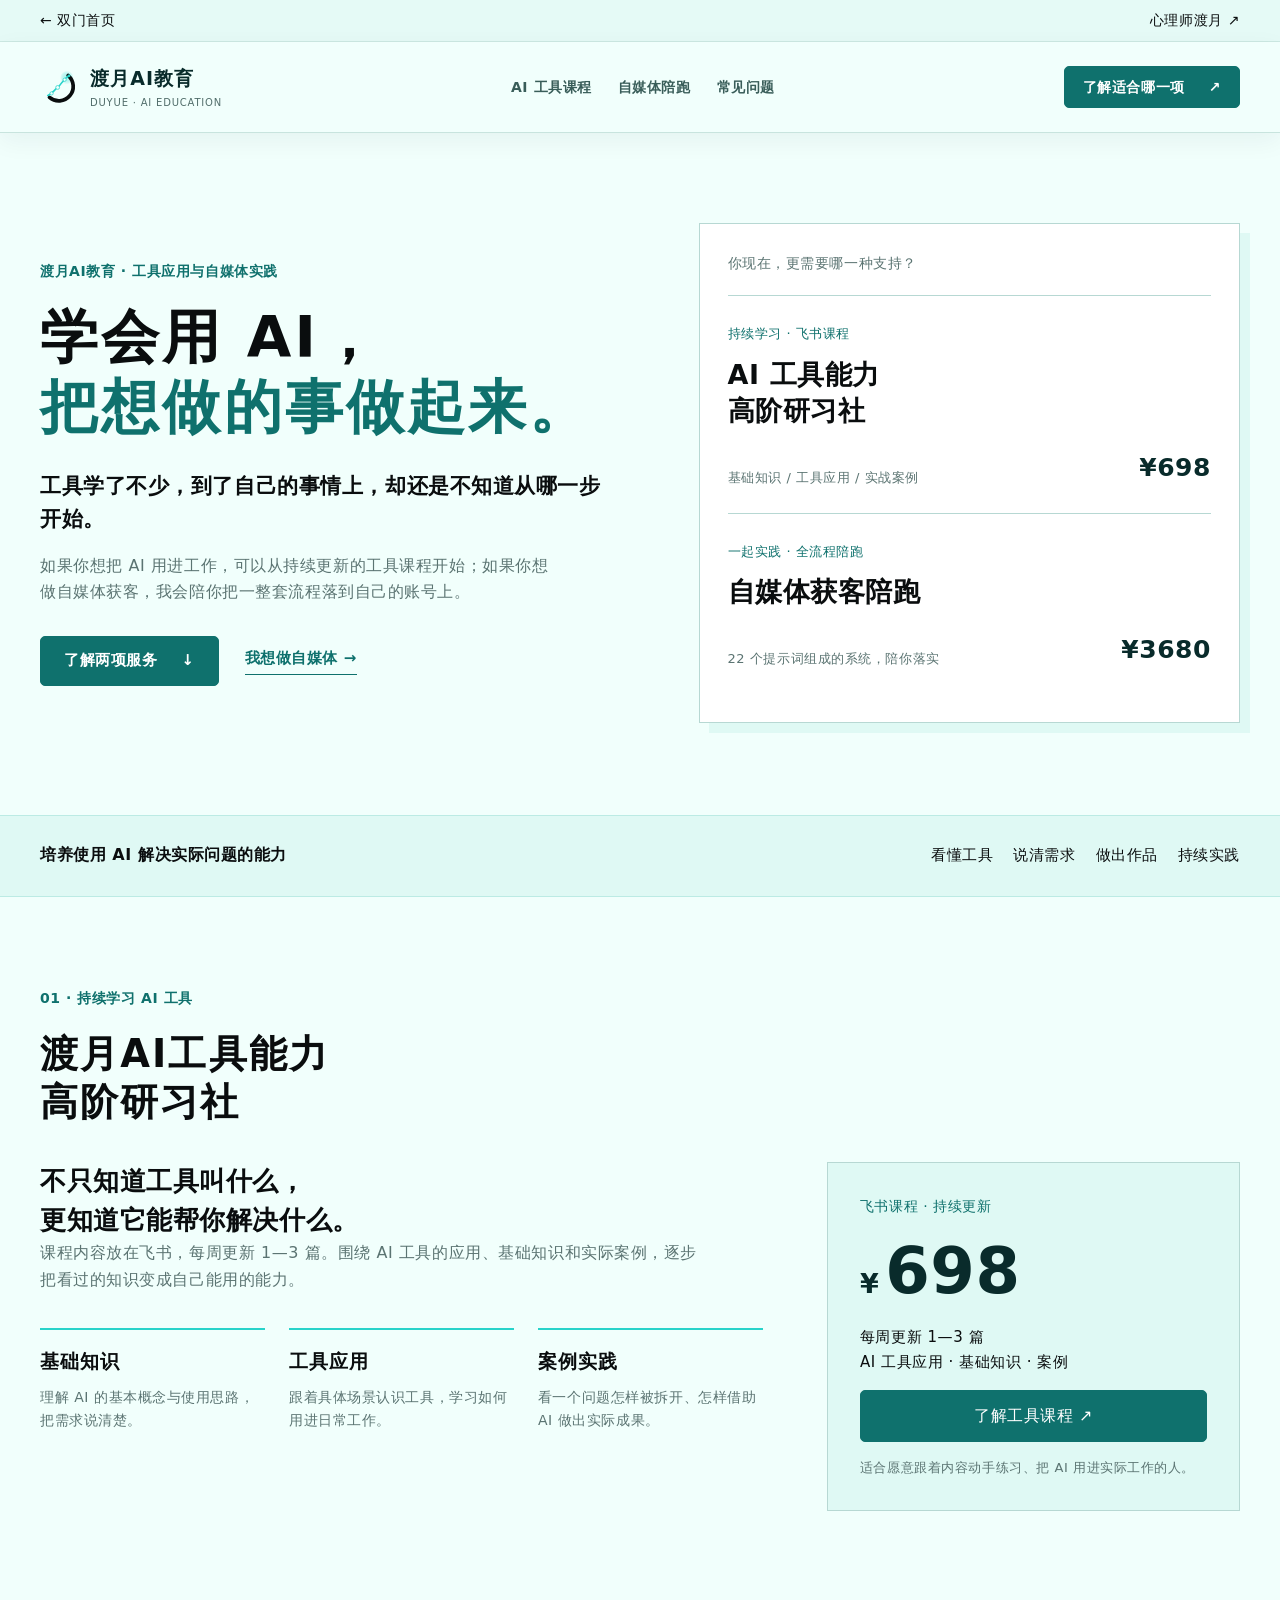
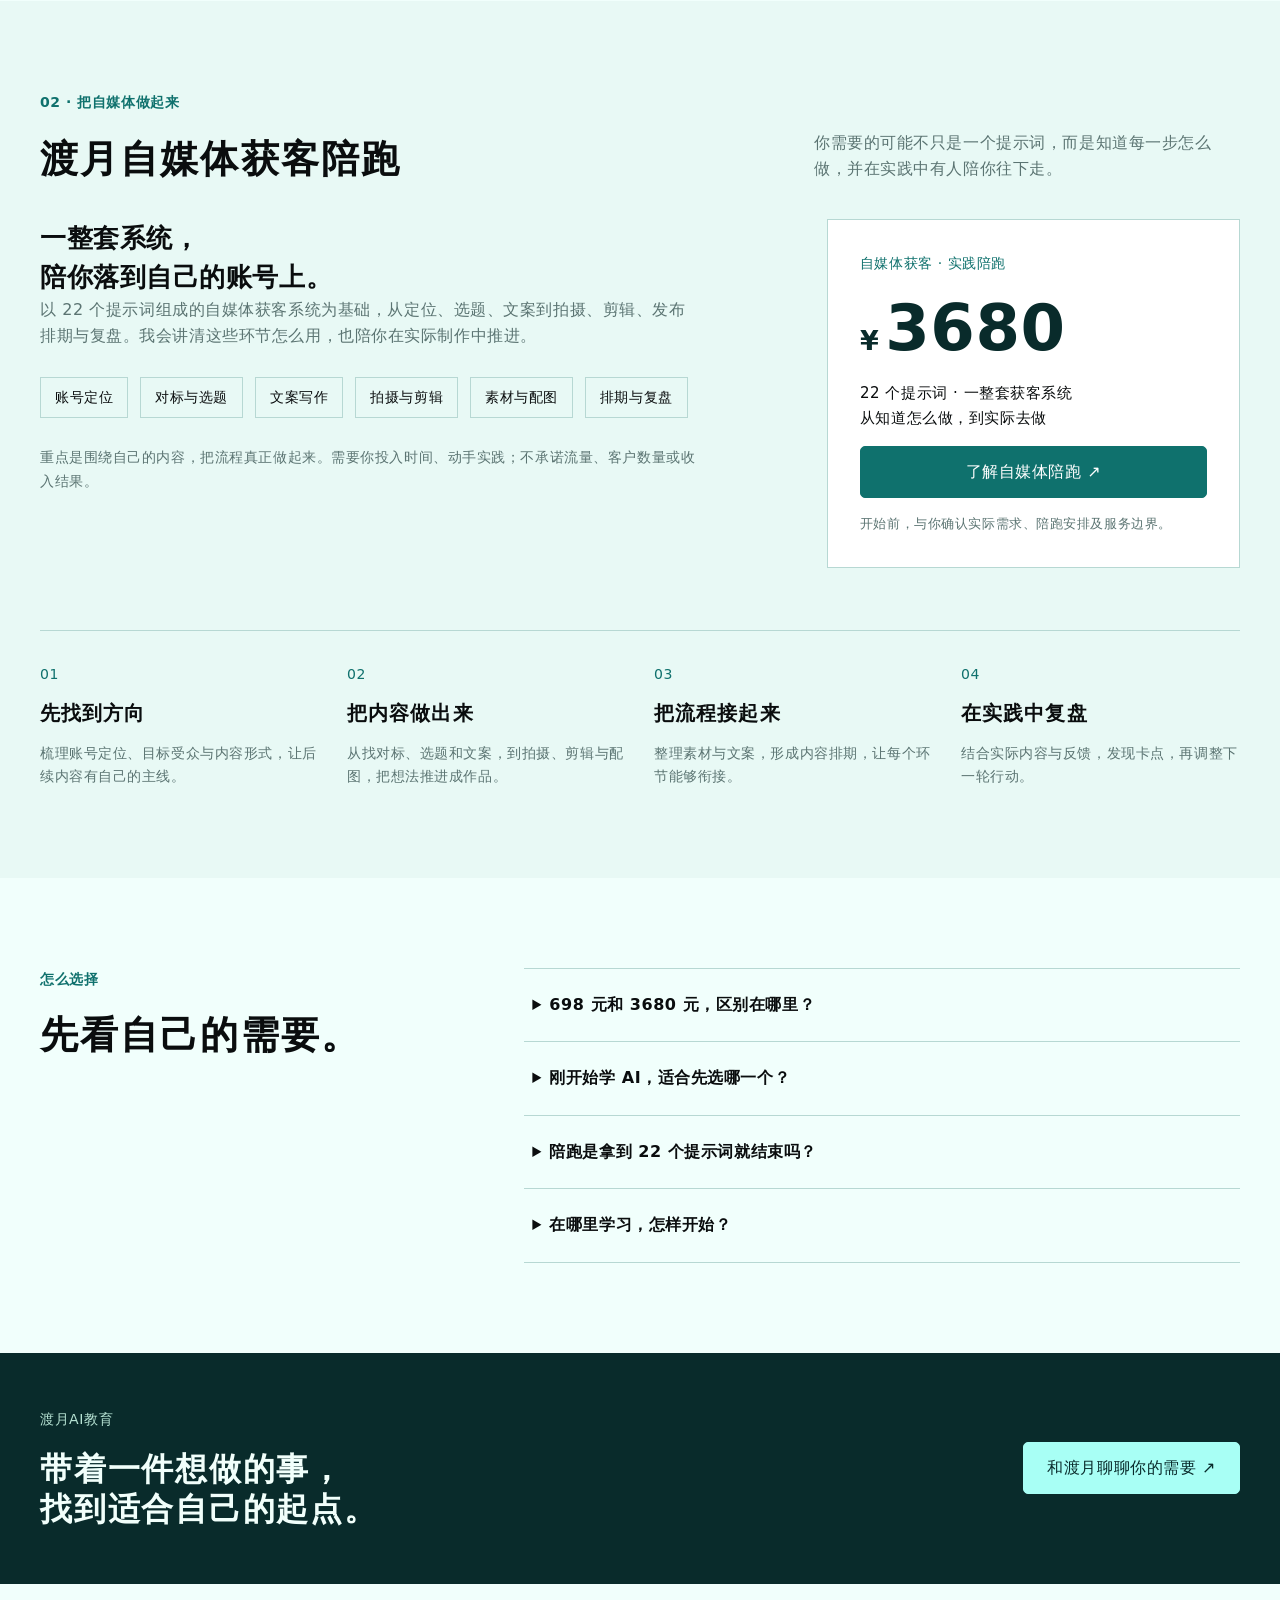
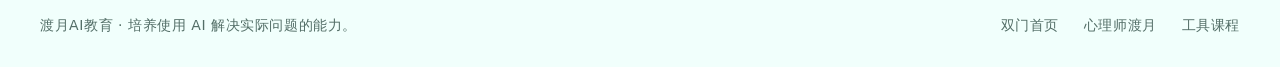
==== commit 096efbd6: "Replace Pages site with current DUYUE website" ====
--- a/ai-education/index.html
+++ b/ai-education/index.html
@@ -1,2 +1,2 @@
 ﻿<!DOCTYPE html><html lang="zh-CN"><head><meta charSet="utf-8"/><meta name="viewport" content="width=device-width, initial-scale=1"/><link rel="preload" href="/brand/duyue-symbol-color.svg" as="image"/><link rel="stylesheet" href="/_next/static/css/index.BwI75nAm.css"/>
-</head><body><main class="ai-education ai-business-home" id="top"><div class="ai-topbar"><div class="ai-shell"><a href="https://nqldy.top/">← 双门首页</a><a href="https://nqldy.top/psychology/">心理师渡月 ↗</a></div></div><div class="ai-header-sticky"><header class="ai-header ai-shell"><a href="https://nqldy.top/ai-education/" class="ai-brand"><img src="/brand/duyue-symbol-color.svg" alt=""/><span><b>渡月AI教育</b><small>DUYUE · AI EDUCATION</small></span></a><nav aria-label="AI 教育导航"><a href="#tools">AI 工具课程</a><a href="#coaching">自媒体陪跑</a><a href="#faq">常见问题</a></nav><a class="ai-btn ai-btn-small" href="#contact">了解适合哪一项 <span>↗</span></a></header></div><section class="ai-hero ai-shell"><div class="ai-hero-copy"><p class="ai-eyebrow">渡月AI教育 · 工具应用与自媒体实践</p><h1>学会用 AI，<br/><em>把想做的事做起来。</em></h1><p class="ai-lead">工具学了不少，到了自己的事情上，却还是不知道从哪一步开始。</p><p class="ai-subcopy">如果你想把 AI 用进工作，可以从持续更新的工具课程开始；如果你想做自媒体获客，我会陪你把一整套流程落到自己的账号上。</p><div class="ai-actions"><a class="ai-btn" href="#tools">了解两项服务 <span>↓</span></a><a class="ai-text-link" href="#coaching">我想做自媒体 →</a></div></div><div class="ai-business-choice" aria-label="两项业务选择"><p>你现在，更需要哪一种支持？</p><a href="#tools"><span>持续学习 · 飞书课程</span><strong>AI 工具能力<br/>高阶研习社</strong><div><small>基础知识 / 工具应用 / 实战案例</small><b>¥698</b></div></a><a href="#coaching"><span>一起实践 · 全流程陪跑</span><strong>自媒体获客陪跑</strong><div><small>22 个提示词组成的系统，陪你落实</small><b>¥2680</b></div></a></div></section><section class="ai-capability-band"><div class="ai-shell"><p>培养使用 AI 解决实际问题的能力</p><div><span>看懂工具</span><span>说清需求</span><span>做出作品</span><span>持续实践</span></div></div></section><section class="ai-section ai-shell ai-offer" id="tools"><div class="ai-section-heading"><p class="ai-eyebrow">01 · 持续学习 AI 工具</p><h2>渡月AI工具能力<br/>高阶研习社</h2></div><div class="ai-offer-grid"><div><p class="ai-offer-lead">不只知道工具叫什么，<br/>更知道它能帮你解决什么。</p><p>课程内容放在飞书，每周更新 1—3 篇。围绕 AI 工具的应用、基础知识和实际案例，逐步把看过的知识变成自己能用的能力。</p><div class="ai-offer-topics"><article><h3>基础知识</h3><p>理解 AI 的基本概念与使用思路，把需求说清楚。</p></article><article><h3>工具应用</h3><p>跟着具体场景认识工具，学习如何用进日常工作。</p></article><article><h3>案例实践</h3><p>看一个问题怎样被拆开、怎样借助 AI 做出实际成果。</p></article></div></div><aside class="ai-business-price"><span>飞书课程 · 持续更新</span><strong><small>¥</small>698</strong><p>每周更新 1—3 篇<br/>AI 工具应用 · 基础知识 · 案例</p><button class="ai-btn" data-service-enroll="渡月AI工具能力高阶研习社 · 698元">了解工具课程 ↗</button><small>适合愿意跟着内容动手练习、把 AI 用进实际工作的人。</small></aside></div></section><section class="ai-section ai-coaching-section" id="coaching"><div class="ai-shell"><div class="ai-section-heading ai-heading-row"><div><p class="ai-eyebrow">02 · 把自媒体做起来</p><h2>渡月自媒体获客陪跑</h2></div><p>你需要的可能不只是一个提示词，而是知道每一步怎么做，并在实践中有人陪你往下走。</p></div><div class="ai-offer-grid"><div><p class="ai-offer-lead">一整套系统，<br/>陪你落到自己的账号上。</p><p>以 22 个提示词组成的自媒体获客系统为基础，从定位、选题、文案到拍摄、剪辑、发布排期与复盘。我会讲清这些环节怎么用，也陪你在实际制作中推进。</p><div class="ai-coaching-scope"><span>账号定位</span><span>对标与选题</span><span>文案写作</span><span>拍摄与剪辑</span><span>素材与配图</span><span>排期与复盘</span></div><p class="ai-offer-note">重点是围绕自己的内容，把流程真正做起来。需要你投入时间、动手实践；不承诺流量、客户数量或收入结果。</p></div><aside class="ai-business-price"><span>自媒体获客 · 实践陪跑</span><strong><small>¥</small>2680</strong><p>22 个提示词 · 一整套获客系统<br/>从知道怎么做，到实际去做</p><button class="ai-btn" data-service-enroll="渡月自媒体获客陪跑 · 2680元">了解自媒体陪跑 ↗</button><small>开始前，与你确认实际需求、陪跑安排及服务边界。</small></aside></div><div class="ai-business-workflow"><article><span>01</span><h3>先找到方向</h3><p>梳理账号定位、目标受众与内容形式，让后续内容有自己的主线。</p></article><article><span>02</span><h3>把内容做出来</h3><p>从找对标、选题和文案，到拍摄、剪辑与配图，把想法推进成作品。</p></article><article><span>03</span><h3>把流程接起来</h3><p>整理素材与文案，形成内容排期，让每个环节能够衔接。</p></article><article><span>04</span><h3>在实践中复盘</h3><p>结合实际内容与反馈，发现卡点，再调整下一轮行动。</p></article></div></div></section><section class="ai-section ai-shell" id="faq"><div class="ai-faq-layout"><div><p class="ai-eyebrow">怎么选择</p><h2>先看自己的需要。</h2></div><div class="ai-faq"><details><summary>698 元和 2680 元，区别在哪里？</summary><p>698 元是持续更新的飞书课程，重点是 AI 工具应用、基础知识和案例学习。2680 元是自媒体获客陪跑，围绕整套系统陪你实践，涵盖选题、文案、剪辑等制作与运营环节。它们对应不同需求。</p></details><details><summary>刚开始学 AI，适合先选哪一个？</summary><p>如果你主要想了解工具、学习应用，可以先看工具课程。如果你已经明确要做自媒体获客，希望把内容与运营流程接起来，可以先与渡月聊清陪跑需求。</p></details><details><summary>陪跑是拿到 22 个提示词就结束吗？</summary><p>陪跑的重点是把系统用起来：理解每个环节怎样做，结合自己的账号实际推进。购买前会确认具体陪跑安排，不把一份提示词资料包当作全部服务。</p></details><details><summary>在哪里学习，怎样开始？</summary><p>工具课程在飞书学习，开通方式购买前确认。自媒体陪跑先沟通目标、当前基础和可投入的时间，再确认服务安排。页面不直接收款。</p></details></div></div></section><section class="ai-final" id="contact"><div class="ai-shell"><div><p>渡月AI教育</p><h2>带着一件想做的事，<br/>找到适合自己的起点。</h2></div><button class="ai-btn ai-btn-light" data-service-enroll="AI工具课程 / 自媒体获客陪跑">和渡月聊聊你的需要 ↗</button></div></section><footer class="ai-footer"><div class="ai-shell"><span>渡月AI教育 · 培养使用 AI 解决实际问题的能力。</span><div><a href="https://nqldy.top/">双门首页</a><a href="https://nqldy.top/psychology/">心理师渡月</a><a href="#tools">工具课程</a></div></div></footer><dialog id="ai-services-contact" class="ai-dialog" aria-labelledby="service-contact-title"><form class="ai-dialog-close" method="dialog"><button aria-label="关闭窗口">×</button></form><p class="ai-eyebrow">渡月AI教育</p><h2 id="service-contact-title">先聊清楚，再开始。</h2><p data-service-interest="true">AI工具课程 / 自媒体获客陪跑</p><div class="ai-contact-qr"><img src="/duyue-contact-qr.png" alt="添加渡月微信的二维码" loading="lazy"/><span><strong>联系渡月，了解课程或陪跑</strong><small>扫码添加，说明你想了解哪一项、目前想做什么。工具课程开通方式、陪跑安排与服务边界，购买前确认。</small></span></div></dialog></main><!--$--><!--/$--><div hidden=""><!--$--><div hidden=""><title>渡月AI教育｜AI工具能力高阶研习社 · 自媒体获客陪跑</title><meta name="description" content="698元AI工具能力高阶研习社：飞书课程每周更新1—3篇，学习工具应用、基础知识与案例。2680元自媒体获客陪跑：围绕22个提示词组成的完整系统，陪你落实定位、选题、文案与剪辑。"><meta property="og:title" content="渡月 DUYUE｜看见复杂，走向清醒的行动"><meta property="og:description" content="渡月，关系成长顾问与 AI一人公司实践者。把复杂的问题放回真实处境。"><meta property="og:image" content="https://nqldy.top/og.png"><meta property="og:image:width" content="1536"><meta property="og:image:height" content="1024"><meta property="og:image:alt" content="渡月 DUYUE"><meta name="twitter:card" content="summary_large_image"><meta name="twitter:title" content="渡月 DUYUE｜看见复杂，走向清醒的行动"><meta name="twitter:description" content="渡月，关系成长顾问与 AI一人公司实践者。把复杂的问题放回真实处境。"><meta name="twitter:image" content="https://nqldy.top/og.png"><link rel="shortcut icon" href="/brand/duyue-favicon.ico"><link rel="icon" href="/brand/duyue-favicon.ico"><link rel="icon" href="/brand/duyue-symbol-32.png" type="image/png" sizes="32x32"><link rel="apple-touch-icon" href="/brand/duyue-symbol-180.png" type="image/png" sizes="180x180"></div><!--/$--></div><script type="module" src="/duyue-education.js"></script></body></html>+</head><body><main class="ai-education ai-business-home" id="top"><div class="ai-topbar"><div class="ai-shell"><a href="https://nqldy.top/">← 双门首页</a><a href="https://nqldy.top/psychology/">心理师渡月 ↗</a></div></div><div class="ai-header-sticky"><header class="ai-header ai-shell"><a href="https://nqldy.top/ai-education/" class="ai-brand"><img src="/brand/duyue-symbol-color.svg" alt=""/><span><b>渡月AI教育</b><small>DUYUE · AI EDUCATION</small></span></a><nav aria-label="AI 教育导航"><a href="#tools">AI 工具课程</a><a href="#coaching">自媒体陪跑</a><a href="#faq">常见问题</a></nav><a class="ai-btn ai-btn-small" href="#contact">了解适合哪一项 <span>↗</span></a></header></div><section class="ai-hero ai-shell"><div class="ai-hero-copy"><p class="ai-eyebrow">渡月AI教育 · 工具应用与自媒体实践</p><h1>学会用 AI，<br/><em>把想做的事做起来。</em></h1><p class="ai-lead">工具学了不少，到了自己的事情上，却还是不知道从哪一步开始。</p><p class="ai-subcopy">如果你想把 AI 用进工作，可以从持续更新的工具课程开始；如果你想做自媒体获客，我会陪你把一整套流程落到自己的账号上。</p><div class="ai-actions"><a class="ai-btn" href="#tools">了解两项服务 <span>↓</span></a><a class="ai-text-link" href="#coaching">我想做自媒体 →</a></div></div><div class="ai-business-choice" aria-label="两项业务选择"><p>你现在，更需要哪一种支持？</p><a href="#tools"><span>持续学习 · 飞书课程</span><strong>AI 工具能力<br/>高阶研习社</strong><div><small>基础知识 / 工具应用 / 实战案例</small><b>¥698</b></div></a><a href="#coaching"><span>一起实践 · 全流程陪跑</span><strong>自媒体获客陪跑</strong><div><small>22 个提示词组成的系统，陪你落实</small><b>¥3680</b></div></a></div></section><section class="ai-capability-band"><div class="ai-shell"><p>培养使用 AI 解决实际问题的能力</p><div><span>看懂工具</span><span>说清需求</span><span>做出作品</span><span>持续实践</span></div></div></section><section class="ai-section ai-shell ai-offer" id="tools"><div class="ai-section-heading"><p class="ai-eyebrow">01 · 持续学习 AI 工具</p><h2>渡月AI工具能力<br/>高阶研习社</h2></div><div class="ai-offer-grid"><div><p class="ai-offer-lead">不只知道工具叫什么，<br/>更知道它能帮你解决什么。</p><p>课程内容放在飞书，每周更新 1—3 篇。围绕 AI 工具的应用、基础知识和实际案例，逐步把看过的知识变成自己能用的能力。</p><div class="ai-offer-topics"><article><h3>基础知识</h3><p>理解 AI 的基本概念与使用思路，把需求说清楚。</p></article><article><h3>工具应用</h3><p>跟着具体场景认识工具，学习如何用进日常工作。</p></article><article><h3>案例实践</h3><p>看一个问题怎样被拆开、怎样借助 AI 做出实际成果。</p></article></div></div><aside class="ai-business-price"><span>飞书课程 · 持续更新</span><strong><small>¥</small>698</strong><p>每周更新 1—3 篇<br/>AI 工具应用 · 基础知识 · 案例</p><button class="ai-btn" data-service-enroll="渡月AI工具能力高阶研习社 · 698元">了解工具课程 ↗</button><small>适合愿意跟着内容动手练习、把 AI 用进实际工作的人。</small></aside></div></section><section class="ai-section ai-coaching-section" id="coaching"><div class="ai-shell"><div class="ai-section-heading ai-heading-row"><div><p class="ai-eyebrow">02 · 把自媒体做起来</p><h2>渡月自媒体获客陪跑</h2></div><p>你需要的可能不只是一个提示词，而是知道每一步怎么做，并在实践中有人陪你往下走。</p></div><div class="ai-offer-grid"><div><p class="ai-offer-lead">一整套系统，<br/>陪你落到自己的账号上。</p><p>以 22 个提示词组成的自媒体获客系统为基础，从定位、选题、文案到拍摄、剪辑、发布排期与复盘。我会讲清这些环节怎么用，也陪你在实际制作中推进。</p><div class="ai-coaching-scope"><span>账号定位</span><span>对标与选题</span><span>文案写作</span><span>拍摄与剪辑</span><span>素材与配图</span><span>排期与复盘</span></div><p class="ai-offer-note">重点是围绕自己的内容，把流程真正做起来。需要你投入时间、动手实践；不承诺流量、客户数量或收入结果。</p></div><aside class="ai-business-price"><span>自媒体获客 · 实践陪跑</span><strong><small>¥</small>3680</strong><p>22 个提示词 · 一整套获客系统<br/>从知道怎么做，到实际去做</p><button class="ai-btn" data-service-enroll="渡月自媒体获客陪跑 · 3680元">了解自媒体陪跑 ↗</button><small>开始前，与你确认实际需求、陪跑安排及服务边界。</small></aside></div><div class="ai-business-workflow"><article><span>01</span><h3>先找到方向</h3><p>梳理账号定位、目标受众与内容形式，让后续内容有自己的主线。</p></article><article><span>02</span><h3>把内容做出来</h3><p>从找对标、选题和文案，到拍摄、剪辑与配图，把想法推进成作品。</p></article><article><span>03</span><h3>把流程接起来</h3><p>整理素材与文案，形成内容排期，让每个环节能够衔接。</p></article><article><span>04</span><h3>在实践中复盘</h3><p>结合实际内容与反馈，发现卡点，再调整下一轮行动。</p></article></div></div></section><section class="ai-section ai-shell" id="faq"><div class="ai-faq-layout"><div><p class="ai-eyebrow">怎么选择</p><h2>先看自己的需要。</h2></div><div class="ai-faq"><details><summary>698 元和 3680 元，区别在哪里？</summary><p>698 元是持续更新的飞书课程，重点是 AI 工具应用、基础知识和案例学习。3680 元是自媒体获客陪跑，围绕整套系统陪你实践，涵盖选题、文案、剪辑等制作与运营环节。它们对应不同需求。</p></details><details><summary>刚开始学 AI，适合先选哪一个？</summary><p>如果你主要想了解工具、学习应用，可以先看工具课程。如果你已经明确要做自媒体获客，希望把内容与运营流程接起来，可以先与渡月聊清陪跑需求。</p></details><details><summary>陪跑是拿到 22 个提示词就结束吗？</summary><p>陪跑的重点是把系统用起来：理解每个环节怎样做，结合自己的账号实际推进。购买前会确认具体陪跑安排，不把一份提示词资料包当作全部服务。</p></details><details><summary>在哪里学习，怎样开始？</summary><p>工具课程在飞书学习，开通方式购买前确认。自媒体陪跑先沟通目标、当前基础和可投入的时间，再确认服务安排。页面不直接收款。</p></details></div></div></section><section class="ai-final" id="contact"><div class="ai-shell"><div><p>渡月AI教育</p><h2>带着一件想做的事，<br/>找到适合自己的起点。</h2></div><button class="ai-btn ai-btn-light" data-service-enroll="AI工具课程 / 自媒体获客陪跑">和渡月聊聊你的需要 ↗</button></div></section><footer class="ai-footer"><div class="ai-shell"><span>渡月AI教育 · 培养使用 AI 解决实际问题的能力。</span><div><a href="https://nqldy.top/">双门首页</a><a href="https://nqldy.top/psychology/">心理师渡月</a><a href="#tools">工具课程</a></div></div></footer><dialog id="ai-services-contact" class="ai-dialog" aria-labelledby="service-contact-title"><form class="ai-dialog-close" method="dialog"><button aria-label="关闭窗口">×</button></form><p class="ai-eyebrow">渡月AI教育</p><h2 id="service-contact-title">先聊清楚，再开始。</h2><p data-service-interest="true">AI工具课程 / 自媒体获客陪跑</p><div class="ai-contact-qr"><img src="/duyue-contact-qr.png" alt="添加渡月微信的二维码" loading="lazy"/><span><strong>联系渡月，了解课程或陪跑</strong><small>扫码添加，说明你想了解哪一项、目前想做什么。工具课程开通方式、陪跑安排与服务边界，购买前确认。</small></span></div></dialog></main><!--$--><!--/$--><div hidden=""><!--$--><div hidden=""><title>渡月AI教育｜AI工具能力高阶研习社 · 自媒体获客陪跑</title><meta name="description" content="698元AI工具能力高阶研习社：飞书课程每周更新1—3篇，学习工具应用、基础知识与案例。3680元自媒体获客陪跑：围绕22个提示词组成的完整系统，陪你落实定位、选题、文案与剪辑。"><meta property="og:title" content="渡月 DUYUE｜看见复杂，走向清醒的行动"><meta property="og:description" content="渡月，关系成长顾问与 AI一人公司实践者。把复杂的问题放回真实处境。"><meta property="og:image" content="https://nqldy.top/og.png"><meta property="og:image:width" content="1536"><meta property="og:image:height" content="1024"><meta property="og:image:alt" content="渡月 DUYUE"><meta name="twitter:card" content="summary_large_image"><meta name="twitter:title" content="渡月 DUYUE｜看见复杂，走向清醒的行动"><meta name="twitter:description" content="渡月，关系成长顾问与 AI一人公司实践者。把复杂的问题放回真实处境。"><meta name="twitter:image" content="https://nqldy.top/og.png"><link rel="shortcut icon" href="/brand/duyue-favicon.ico"><link rel="icon" href="/brand/duyue-favicon.ico"><link rel="icon" href="/brand/duyue-symbol-32.png" type="image/png" sizes="32x32"><link rel="apple-touch-icon" href="/brand/duyue-symbol-180.png" type="image/png" sizes="180x180"></div><!--/$--></div><script type="module" src="/duyue-education.js"></script></body></html>
